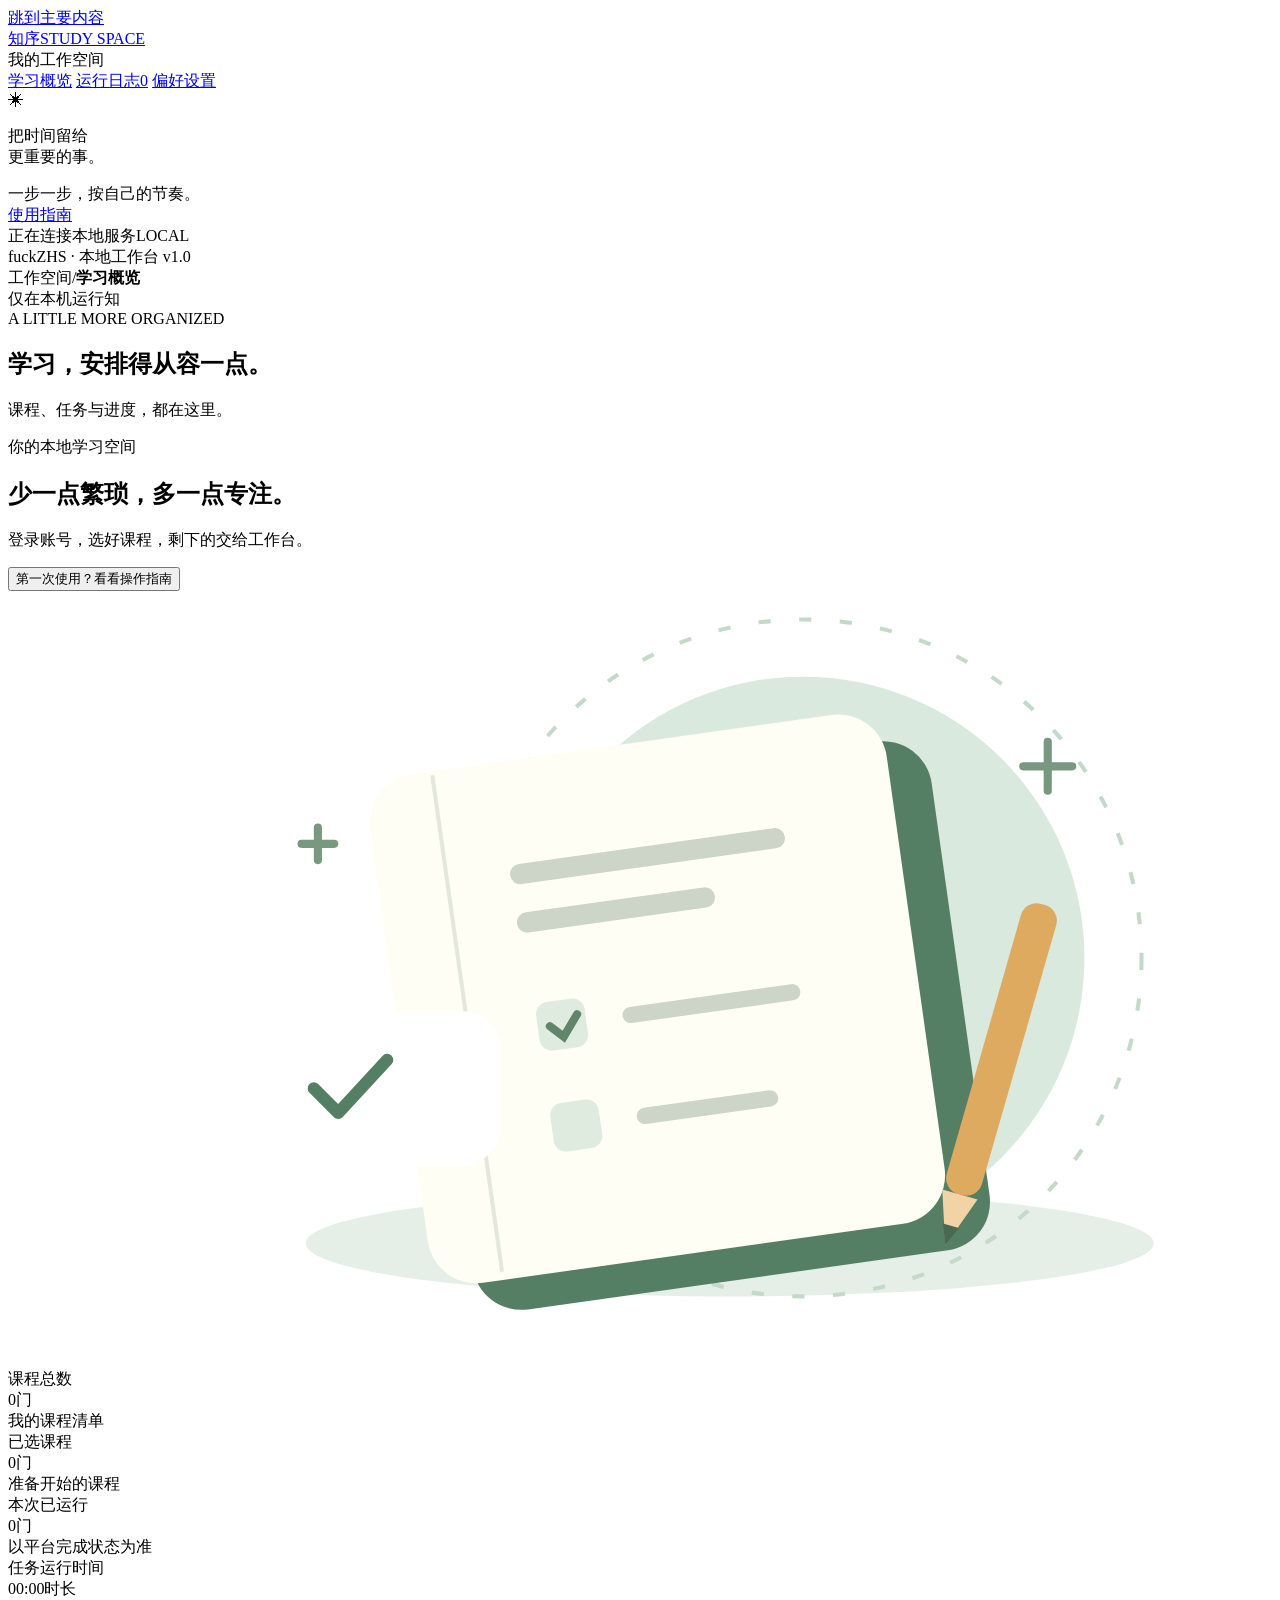
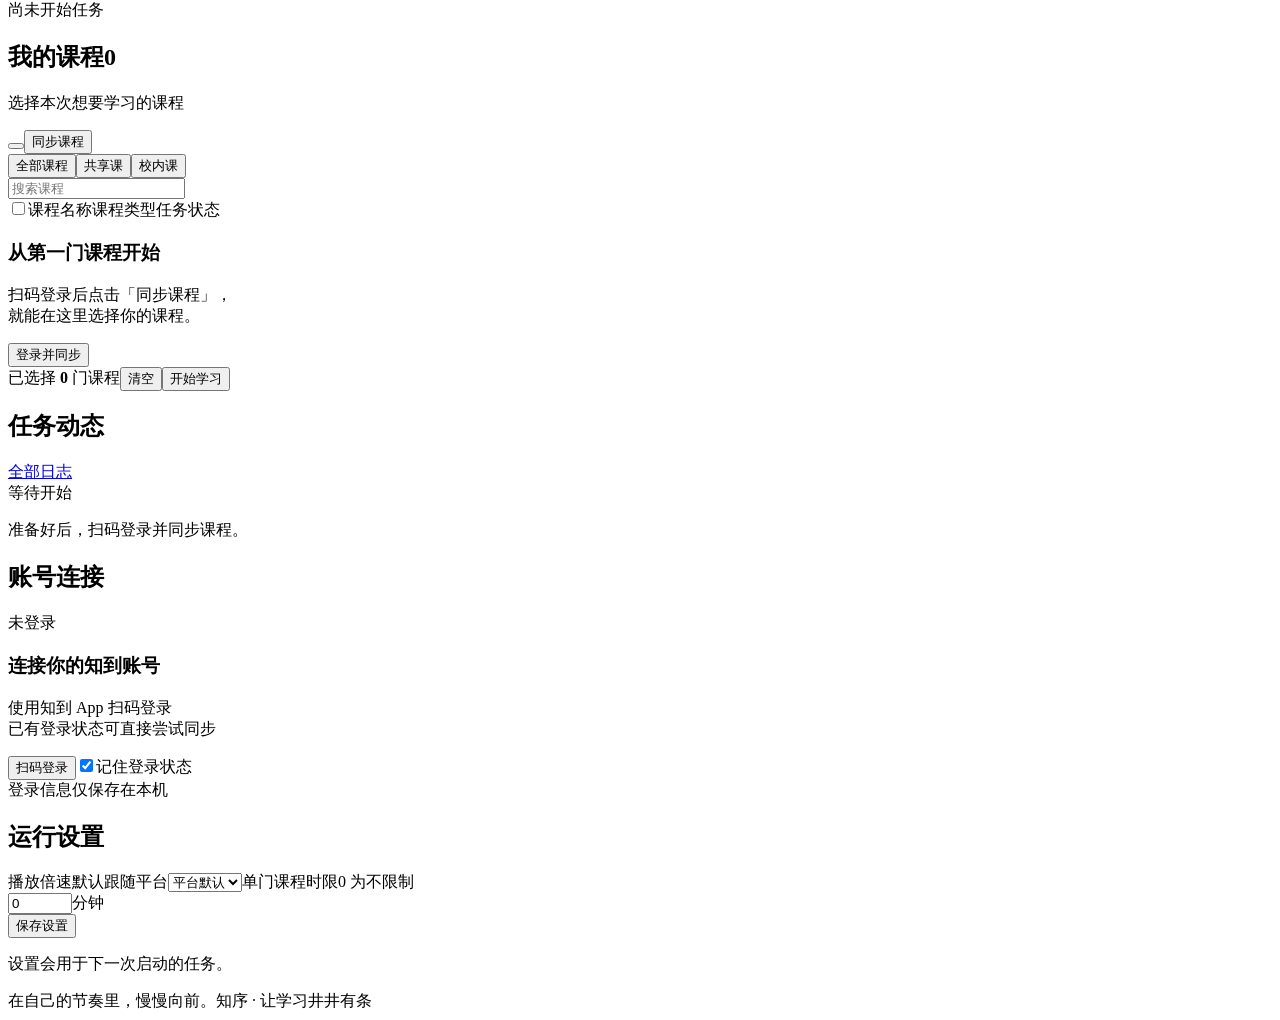
==== web/index.html @ 81c2ed21 "feat: add local browser study workspace" ====
<!doctype html>
<html lang="zh-CN">
<head>
  <meta charset="utf-8">
  <meta name="viewport" content="width=device-width, initial-scale=1">
  <meta name="theme-color" content="#f5f7f4">
  <meta name="description" content="智慧树本地学习工作台：扫码登录、管理课程、配置任务和查看实时运行日志。">
  <title>知序 · 学习工作台</title>
  <link rel="icon" href="/favicon.svg" type="image/svg+xml">
  <link rel="stylesheet" href="/styles.css">
  <script src="/app.js" defer></script>
</head>
<body>
  <a class="skip" href="#main">跳到主要内容</a>
  <aside class="sidebar" aria-label="主导航">
    <a class="brand" href="#overview"><span class="brand-mark" data-icon="book"></span><span>知序<span class="brand-en">STUDY SPACE</span></span></a>
    <div class="workspace-label">我的工作空间</div>
    <nav>
      <a href="#overview" class="nav-link active" aria-current="page" data-view="overview"><span data-icon="dashboard"></span>学习概览<span class="nav-dot"></span></a>
      <a href="#logs" class="nav-link" data-view="logs"><span data-icon="terminal"></span>运行日志<span class="nav-count" id="log-count">0</span></a>
      <a href="#settings" class="nav-link" data-view="settings"><span data-icon="sliders"></span>偏好设置</a>
    </nav>
    <div class="sidebar-note"><span class="tiny-spark">✳</span><p>把时间留给<br>更重要的事。</p><span>一步一步，按自己的节奏。</span></div>
    <div class="sidebar-bottom">
      <a href="#guide" class="nav-link" data-view="guide"><span data-icon="help"></span>使用指南<span data-icon="arrow-up-right" class="external-icon"></span></a>
      <div class="local-status"><span class="status-dot" id="connection-dot"></span><span id="connection-label">正在连接本地服务</span><span class="local-tag">LOCAL</span></div>
      <div class="sidebar-version">fuckZHS <span>·</span> 本地工作台 v1.0</div>
    </div>
  </aside>

  <div class="app-shell">
    <header class="topbar"><div class="breadcrumb">工作空间<span>/</span><strong id="breadcrumb-title">学习概览</strong></div><div class="topbar-right"><span id="demo-badge" class="badge amber" hidden>演示模式</span><span class="privacy"><span data-icon="shield"></span>仅在本机运行</span><span class="avatar" aria-hidden="true">知</span></div></header>
    <main id="main" tabindex="-1">
      <div class="offline-banner" id="offline-banner" role="status" hidden>暂时连接不上本地服务。请确认启动窗口仍然打开，页面会自动重连。</div>
      <div class="dependency-banner" id="dependency-banner" role="status" hidden></div>

      <section id="view-overview" class="view">
        <div class="page-heading"><div><div class="eyebrow">A LITTLE MORE ORGANIZED</div><h1>学习，安排得从容一点<span class="heading-dot">。</span></h1><p>课程、任务与进度，都在这里。</p></div><div class="date-label"><span data-icon="calendar"></span><span id="today"></span></div></div>

        <section class="welcome-banner" aria-label="学习提示"><div class="welcome-copy"><span class="pill"><span class="status-dot"></span>你的本地学习空间</span><h2>少一点繁琐，多一点专注。</h2><p>登录账号，选好课程，剩下的交给工作台。</p><button class="text-button" id="guide-button">第一次使用？看看操作指南<span data-icon="arrow-right"></span></button></div><div class="welcome-art" aria-hidden="true"><svg viewBox="0 0 310 190" fill="none"><ellipse cx="177" cy="160" rx="104" ry="13" fill="#bed4c4" opacity=".4"/><circle cx="195" cy="90" r="69" fill="#c9e0cf" opacity=".7"/><circle cx="195" cy="90" r="83" stroke="#c5d9cb" stroke-dasharray="3 7"/><g transform="rotate(-8 167 105)"><rect x="106" y="44" width="128" height="126" rx="12" fill="#557f64"/><rect x="96" y="36" width="128" height="126" rx="12" fill="#fffef5"/><path d="M113 37v123" stroke="#e4e8db"/><path d="M131 64h63M131 76h44" stroke="#ccd5c8" stroke-width="5" stroke-linecap="round"/><rect x="130" y="96" width="12" height="12" rx="3" fill="#dfebde"/><path d="m133 102 3 3 4-5" stroke="#60856a" stroke-width="2" stroke-linecap="round"/><path d="M153 102h40" stroke="#ccd5c8" stroke-width="4" stroke-linecap="round"/><rect x="130" y="121" width="12" height="12" rx="3" fill="#dfebde"/><path d="M153 127h31" stroke="#ccd5c8" stroke-width="4" stroke-linecap="round"/></g><g transform="rotate(16 240 127)"><rect x="235" y="75" width="9" height="74" rx="4" fill="#ddaa60"/><path d="m235 149 4.5 13 4.5-13" fill="#f1d3a6"/><path d="m237.5 157 2 5 2-5" fill="#496953"/></g><rect x="59" y="103" width="62" height="38" rx="10" fill="#fff"/><path d="m75 122 6 6 12-13" stroke="#557f64" stroke-width="3" stroke-linecap="round" stroke-linejoin="round"/><path d="M255 37v12m-6-6h12M76 58v8m-4-4h8" stroke="#78997f" stroke-width="2" stroke-linecap="round"/></svg></div></section>

        <section class="stats-grid" aria-label="工作台统计">
          <div class="stat-card"><span class="stat-icon sage" data-icon="book"></span><div><span class="stat-label">课程总数</span><div class="stat-number" id="stat-total">0<span>门</span></div></div><span class="stat-caption">我的课程清单</span></div>
          <div class="stat-card"><span class="stat-icon sand" data-icon="layers"></span><div><span class="stat-label">已选课程</span><div class="stat-number" id="stat-selected">0<span>门</span></div></div><span class="stat-caption">准备开始的课程</span></div>
          <div class="stat-card"><span class="stat-icon blue" data-icon="check-circle"></span><div><span class="stat-label">本次已运行</span><div class="stat-number" id="stat-done">0<span>门</span></div></div><span class="stat-caption">以平台完成状态为准</span></div>
          <div class="stat-card"><span class="stat-icon blush" data-icon="clock"></span><div><span class="stat-label">任务运行时间</span><div class="stat-number timer" id="stat-time">00:00<span>时长</span></div></div><span class="stat-caption" id="stat-task-label">尚未开始任务</span></div>
        </section>

        <div class="workspace-grid">
          <div class="workspace-main">
            <section class="panel course-panel" aria-labelledby="courses-title"><div class="panel-heading"><div><h2 id="courses-title">我的课程<span class="count-pill" id="course-count">0</span></h2><p>选择本次想要学习的课程</p></div><div class="heading-actions"><button class="icon-button" id="add-course" aria-label="手动添加课程" title="手动添加课程"><span data-icon="plus"></span></button><button class="button secondary small" id="refresh"><span data-icon="refresh"></span>同步课程</button></div></div>
              <div class="course-toolbar"><div class="segmented" role="group" aria-label="筛选课程类型"><button class="selected" data-filter="all" aria-pressed="true">全部课程</button><button data-filter="zhidao" aria-pressed="false">共享课</button><button data-filter="hike" aria-pressed="false">校内课</button></div><label class="search-box"><span data-icon="search"></span><input id="search" type="search" placeholder="搜索课程" aria-label="搜索课程"></label></div>
              <div class="course-table"><div class="table-header"><label class="checkbox-wrap"><input type="checkbox" id="select-all" aria-label="选择当前筛选下的所有课程"></label><span>课程名称</span><span>课程类型</span><span>任务状态</span></div><div id="course-list"></div><div class="empty-state" id="course-empty"><span class="empty-icon" data-icon="book"></span><h3>从第一门课程开始</h3><p>扫码登录后点击「同步课程」，<br>就能在这里选择你的课程。</p><button class="text-button" id="empty-login">登录并同步<span data-icon="arrow-right"></span></button></div></div>
              <div class="selection-bar"><span>已选择 <strong id="selected-count">0</strong> 门课程<button class="text-muted" id="clear-selection">清空</button></span><button class="button primary" id="start"><span data-icon="play"></span>开始学习</button></div>
            </section>

            <section class="panel monitor-panel" aria-labelledby="monitor-title"><div class="panel-heading compact"><h2 id="monitor-title"><span class="live-indicator" id="live-indicator"></span>任务动态</h2><a href="#logs" class="subtle-link">全部日志<span data-icon="arrow-up-right"></span></a></div><div class="monitor-status"><div><span class="badge" id="task-status">等待开始</span><p id="task-message" role="status">准备好后，扫码登录并同步课程。</p></div><button class="button danger small" id="stop" hidden><span data-icon="square"></span>停止任务</button></div><div class="progress-section" id="progress-section" hidden><div><span id="progress-title">当前视频</span><strong id="progress-number">0%</strong></div><progress id="video-progress" max="100" value="0" aria-label="当前视频运行进度"></progress></div><div class="mini-logs" id="mini-logs" aria-label="最近的运行日志"></div></section>
          </div>

          <aside class="workspace-aside" aria-label="登录与运行设置">
            <section class="panel account-panel"><div class="panel-heading compact"><h2>账号连接</h2><span class="badge" id="auth-badge">未登录</span></div><div id="login-visual" class="login-visual"><span class="login-icon" data-icon="qr"></span><div class="login-orbit"></div></div><img id="qr-image" class="qr-image" alt="知到 App 登录二维码" hidden><h3 id="login-title">连接你的知到账号</h3><p id="login-description">使用知到 App 扫码登录<br>已有登录状态可直接尝试同步</p><button class="button primary full" id="login"><span data-icon="qr"></span><span id="login-button-label">扫码登录</span></button><label class="remember-row"><input type="checkbox" data-setting="remember" checked><span>记住登录状态</span></label><div class="account-footnote"><span data-icon="lock"></span>登录信息仅保存在本机</div></section>

            <section class="panel quick-settings"><div class="panel-heading compact"><h2>运行设置</h2><a href="#settings" class="subtle-link" aria-label="查看全部设置"><span data-icon="sliders"></span></a></div><form id="quick-settings-form"><label class="field-label" for="quick-speed">播放倍速<span class="field-hint">默认跟随平台</span></label><select id="quick-speed" data-setting="speed"><option value="">平台默认</option><option value="1">1.0 ×</option><option value="1.5">1.5 ×</option><option value="2">2.0 ×</option><option value="3">3.0 ×</option><option value="4">4.0 ×</option></select><label class="field-label spaced" for="quick-limit">单门课程时限<span class="field-hint">0 为不限制</span></label><div class="input-suffix"><input id="quick-limit" type="number" min="0" max="1440" step="1" value="0" data-setting="limit"><span>分钟</span></div><button class="button secondary full" type="submit"><span data-icon="check"></span>保存设置</button></form><p class="settings-footnote">设置会用于下一次启动的任务。</p></section>
          </aside>
        </div>
        <footer class="page-footer"><span><span class="status-dot"></span>在自己的节奏里，慢慢向前。</span><span>知序 · 让学习井井有条</span></footer>
      </section>

      <section id="view-logs" class="view" hidden><div class="page-heading"><div><div class="eyebrow">EVERY STEP, IN SIGHT</div><h1>运行日志<span class="heading-dot">。</span></h1><p>查看当前工作台会话的任务记录。</p></div><button class="button secondary" id="export-logs"><span data-icon="download"></span>导出日志</button></div><section class="panel log-panel"><div class="panel-heading"><h2>会话记录</h2><div class="heading-actions"><label class="sr-only" for="log-filter">日志级别</label><select id="log-filter"><option value="all">全部级别</option><option value="warning">提醒与错误</option><option value="error">仅错误</option></select><button class="button secondary small" id="clear-logs">清空显示</button></div></div><div class="full-logs" id="full-logs" aria-label="运行日志"></div><p class="panel-footnote">最多保留最近 600 条记录；导出前会隐藏已知登录凭据。关闭服务后，本页记录会清空。</p></section></section>

      <section id="view-settings" class="view" hidden><div class="page-heading"><div><div class="eyebrow">MAKE YOURSELF AT HOME</div><h1>按你的习惯来<span class="heading-dot">。</span></h1><p>设置保存在本机，下一次任务启动时生效。</p></div></div><section class="panel settings-panel"><div class="panel-heading"><div><h2>学习偏好</h2><p>原项目的 config.json 保持原样。</p></div><span class="stat-icon sage" data-icon="sliders"></span></div><form id="settings-form"><div class="setting-row"><div><label for="setting-speed">播放倍速</label><p>留空跟随平台，支持 0.1–16 倍。</p></div><div class="input-suffix"><input id="setting-speed" data-setting="speed" type="number" min="0.1" max="16" step="0.1" placeholder="平台默认"><span>×</span></div></div><div class="setting-row"><div><label for="setting-limit">单门课程时限</label><p>达到时限后结束该门课程的本次运行；0 为不限制。</p></div><div class="input-suffix"><input id="setting-limit" data-setting="limit" type="number" min="0" max="1440" step="1" value="0"><span>分钟</span></div></div><div class="setting-row"><div><label for="setting-threshold">完成阈值</label><p>原脚本按此比例判断视频是否可跳过，默认 0.91。</p></div><input id="setting-threshold" data-setting="threshold" type="number" min="0.1" max="2" step="0.01" value="0.91"></div><div class="setting-row"><div><label for="setting-remember">记住登录状态</label><p>供下次启动复用；关闭后登录仅保留到服务退出。</p></div><input id="setting-remember" data-setting="remember" type="checkbox" checked></div><div class="settings-actions"><button type="button" class="button secondary" id="reset-settings">恢复默认</button><button class="button primary" type="submit"><span data-icon="check"></span>保存偏好</button></div></form></section></section>

      <section id="view-guide" class="view" hidden><div class="page-heading"><div><div class="eyebrow">LET’S GET STARTED</div><h1>三步，开始使用<span class="heading-dot">。</span></h1><p>启动窗口保持打开，浏览器就是你的控制台。</p></div></div><div class="guide-grid"><article class="panel guide-card"><span class="step-number">01</span><span class="guide-icon" data-icon="qr"></span><h2>连接账号</h2><p>在学习概览点击「扫码登录」，用知到 App 扫码并确认。若已保存登录状态，也可以先点击「同步课程」。</p></article><article class="panel guide-card"><span class="step-number">02</span><span class="guide-icon" data-icon="layers"></span><h2>挑选课程</h2><p>登录后会同步共享课和校内课。勾选课程，或者用列表右上角的加号，粘贴课程地址手动添加。</p></article><article class="panel guide-card"><span class="step-number">03</span><span class="guide-icon" data-icon="play"></span><h2>开始任务</h2><p>保存倍速和时限后点击「开始学习」。任务动态显示当前视频进度；遇到问题可查看日志，随时停止任务。</p></article></div><section class="panel guide-details"><h2>你可能还想知道</h2><details open><summary>“已运行”和平台课程完成有什么区别？</summary><p>已运行表示脚本已结束这门课程的本次任务。课程可能仍有未完成视频、时限或验证要求，实际完成情况请到平台查看。工作台不会把本地运行进度当成平台完成率。</p></details><details><summary>登录二维码过期、遇到验证码怎么办？</summary><p>原脚本会在二维码过期后申请新的二维码，页面会自动更新。若登录长时间无响应，可先停止，再重新扫码。遇到平台验证，请先在官方页面完成，再回到这里同步。</p></details><details><summary>设置、账号和课程保存在哪里？</summary><p>工作台自己的设置与课程清单保存在项目的 .local/webui 目录。勾选记住登录状态时，登录凭据也保存在该目录；关闭服务会清理临时会话。原项目的配置、Cookie 和课程清单不被覆盖。</p></details><details><summary>支持 AI 课程和答题模型设置吗？</summary><p>本界面连接普通共享课与校内课。AI 课程及其模型配置仍使用原命令行入口，本界面不会启动模型 API 调用。</p></details><details><summary>关闭网页后，任务会停止吗？</summary><p>关闭浏览器标签页不会停止任务，重新打开同一个本地地址即可查看。点击「停止任务」，或在启动窗口按 Ctrl+C，会停止当前运行并关闭相关进程。</p></details></section></section>
    </main>
  </div>

  <dialog id="course-dialog" aria-labelledby="dialog-title"><form id="add-form"><div class="dialog-heading"><h2 id="dialog-title">添加一门课程</h2><button type="button" class="icon-button" id="close-dialog" aria-label="关闭"><span data-icon="x"></span></button></div><p>粘贴课程网址，自动提取课程 ID。</p><label class="field-label" for="course-url">课程地址或 ID</label><input id="course-url" required maxlength="2000" placeholder="https://…?courseId=…" autocomplete="off"><label class="field-label spaced" for="course-name">课程名称 <span class="field-hint">选填</span></label><input id="course-name" maxlength="160" placeholder="方便自己辨认的名字"><label class="field-label spaced" for="course-kind">课程类型</label><select id="course-kind"><option value="auto">自动识别</option><option value="zhidao">共享课</option><option value="hike">校内课</option></select><p class="form-error" id="add-error" role="alert"></p><button class="button primary full" type="submit"><span data-icon="plus"></span>添加到课程清单</button></form></dialog>
  <div id="toast" class="toast" role="status" hidden></div>
</body>
</html>
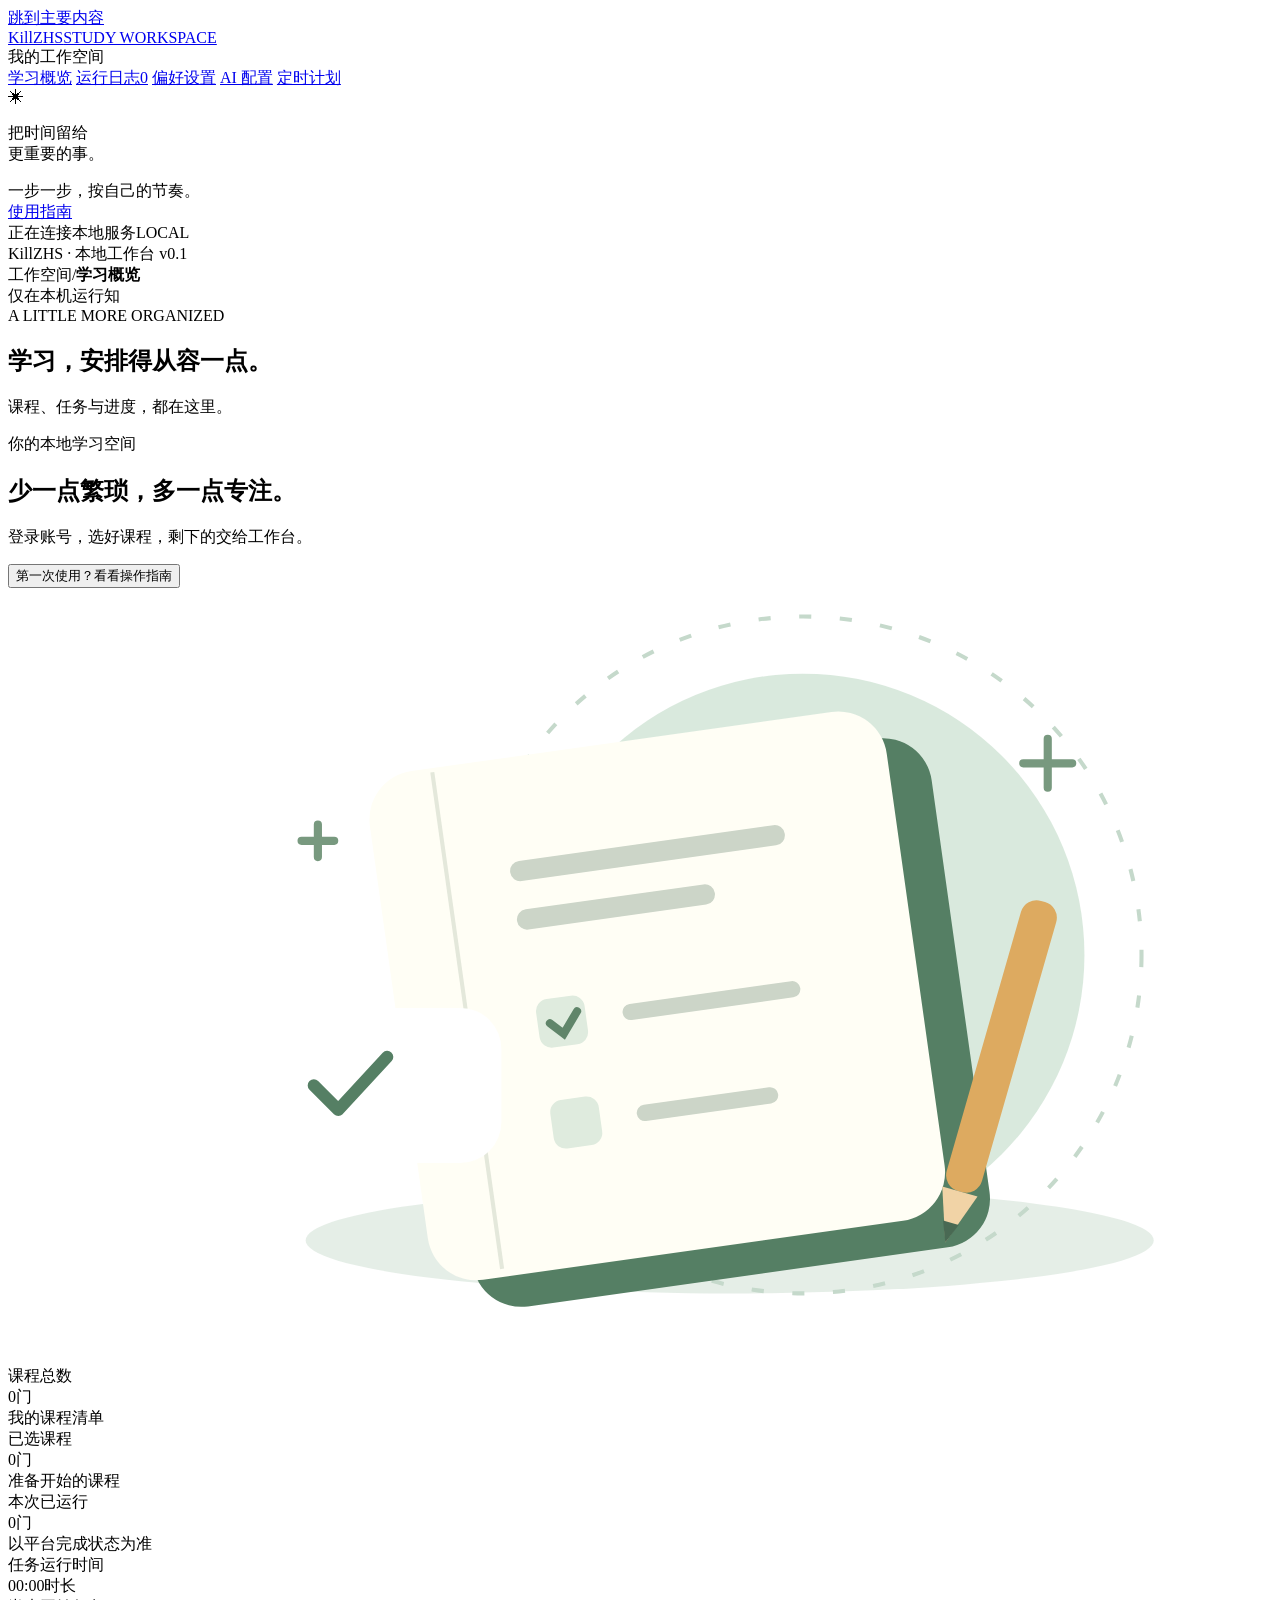
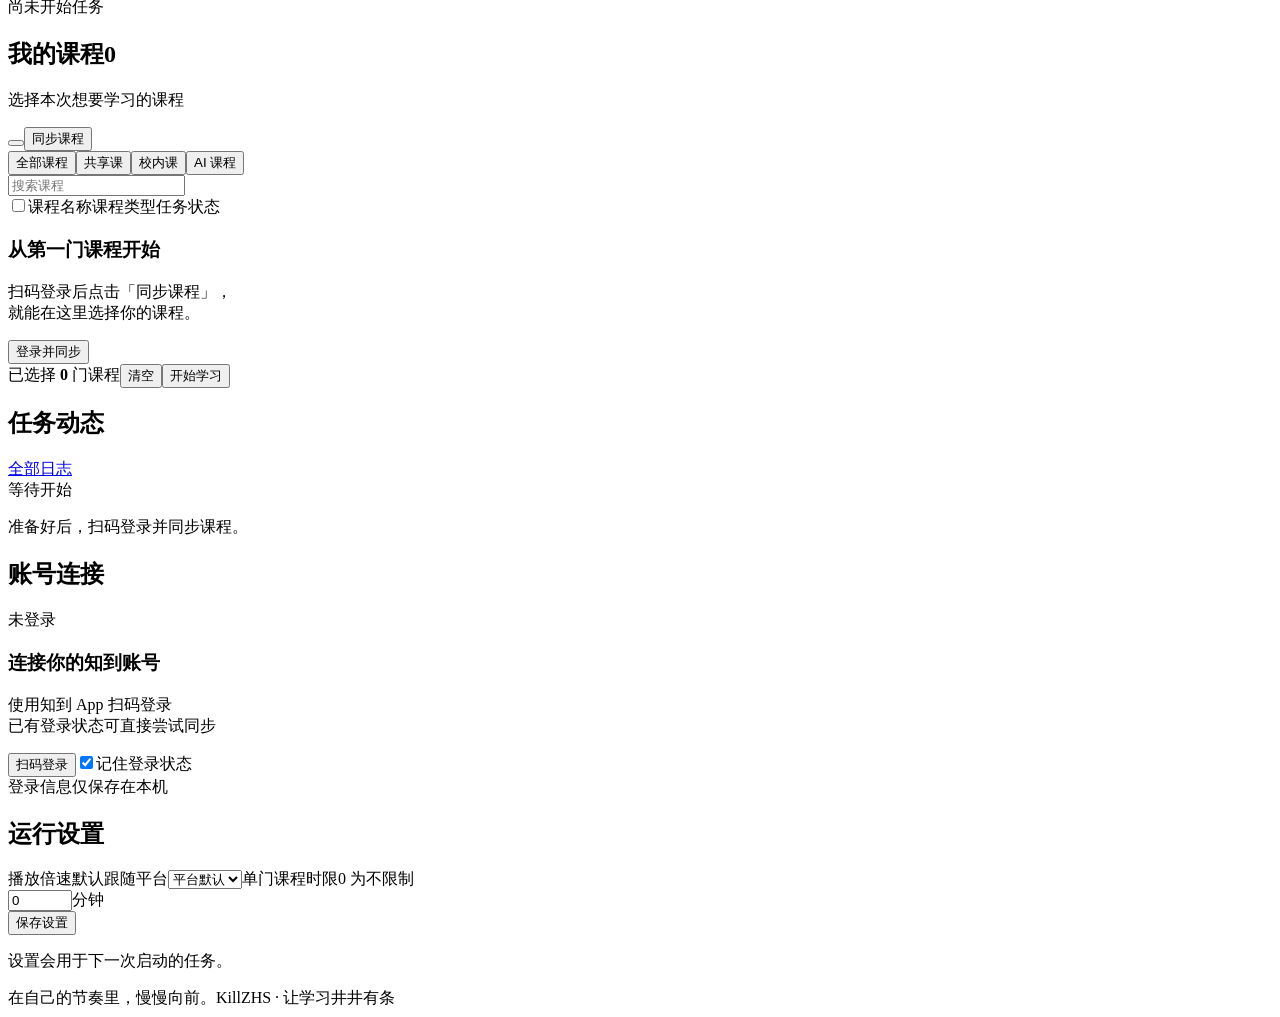
==== commit 9b8cb184: "feat: release KillZHS with AI settings, daily plans and Windows app" ====
--- a/web/index.html
+++ b/web/index.html
@@ -5,26 +5,29 @@
   <meta name="viewport" content="width=device-width, initial-scale=1">
   <meta name="theme-color" content="#f5f7f4">
   <meta name="description" content="智慧树本地学习工作台：扫码登录、管理课程、配置任务和查看实时运行日志。">
-  <title>知序 · 学习工作台</title>
+  <title>KillZHS · 学习工作台</title>
   <link rel="icon" href="/favicon.svg" type="image/svg+xml">
   <link rel="stylesheet" href="/styles.css">
   <script src="/app.js" defer></script>
+  <script src="/features.js" defer></script>
 </head>
 <body>
   <a class="skip" href="#main">跳到主要内容</a>
   <aside class="sidebar" aria-label="主导航">
-    <a class="brand" href="#overview"><span class="brand-mark" data-icon="book"></span><span>知序<span class="brand-en">STUDY SPACE</span></span></a>
+    <a class="brand" href="#overview"><span class="brand-mark" data-icon="book"></span><span>KillZHS<span class="brand-en">STUDY WORKSPACE</span></span></a>
     <div class="workspace-label">我的工作空间</div>
     <nav>
       <a href="#overview" class="nav-link active" aria-current="page" data-view="overview"><span data-icon="dashboard"></span>学习概览<span class="nav-dot"></span></a>
       <a href="#logs" class="nav-link" data-view="logs"><span data-icon="terminal"></span>运行日志<span class="nav-count" id="log-count">0</span></a>
       <a href="#settings" class="nav-link" data-view="settings"><span data-icon="sliders"></span>偏好设置</a>
+      <a href="#ai" class="nav-link" data-view="ai"><span data-icon="layers"></span>AI 配置</a>
+      <a href="#plan" class="nav-link" data-view="plan"><span data-icon="calendar"></span>定时计划</a>
     </nav>
     <div class="sidebar-note"><span class="tiny-spark">✳</span><p>把时间留给<br>更重要的事。</p><span>一步一步，按自己的节奏。</span></div>
     <div class="sidebar-bottom">
       <a href="#guide" class="nav-link" data-view="guide"><span data-icon="help"></span>使用指南<span data-icon="arrow-up-right" class="external-icon"></span></a>
       <div class="local-status"><span class="status-dot" id="connection-dot"></span><span id="connection-label">正在连接本地服务</span><span class="local-tag">LOCAL</span></div>
-      <div class="sidebar-version">fuckZHS <span>·</span> 本地工作台 v1.0</div>
+      <div class="sidebar-version">KillZHS <span>·</span> 本地工作台 v0.1</div>
     </div>
   </aside>
 
@@ -49,7 +52,7 @@
         <div class="workspace-grid">
           <div class="workspace-main">
             <section class="panel course-panel" aria-labelledby="courses-title"><div class="panel-heading"><div><h2 id="courses-title">我的课程<span class="count-pill" id="course-count">0</span></h2><p>选择本次想要学习的课程</p></div><div class="heading-actions"><button class="icon-button" id="add-course" aria-label="手动添加课程" title="手动添加课程"><span data-icon="plus"></span></button><button class="button secondary small" id="refresh"><span data-icon="refresh"></span>同步课程</button></div></div>
-              <div class="course-toolbar"><div class="segmented" role="group" aria-label="筛选课程类型"><button class="selected" data-filter="all" aria-pressed="true">全部课程</button><button data-filter="zhidao" aria-pressed="false">共享课</button><button data-filter="hike" aria-pressed="false">校内课</button></div><label class="search-box"><span data-icon="search"></span><input id="search" type="search" placeholder="搜索课程" aria-label="搜索课程"></label></div>
+              <div class="course-toolbar"><div class="segmented" role="group" aria-label="筛选课程类型"><button class="selected" data-filter="all" aria-pressed="true">全部课程</button><button data-filter="zhidao" aria-pressed="false">共享课</button><button data-filter="hike" aria-pressed="false">校内课</button><button data-filter="ai" aria-pressed="false">AI 课程</button></div><label class="search-box"><span data-icon="search"></span><input id="search" type="search" placeholder="搜索课程" aria-label="搜索课程"></label></div>
               <div class="course-table"><div class="table-header"><label class="checkbox-wrap"><input type="checkbox" id="select-all" aria-label="选择当前筛选下的所有课程"></label><span>课程名称</span><span>课程类型</span><span>任务状态</span></div><div id="course-list"></div><div class="empty-state" id="course-empty"><span class="empty-icon" data-icon="book"></span><h3>从第一门课程开始</h3><p>扫码登录后点击「同步课程」，<br>就能在这里选择你的课程。</p><button class="text-button" id="empty-login">登录并同步<span data-icon="arrow-right"></span></button></div></div>
               <div class="selection-bar"><span>已选择 <strong id="selected-count">0</strong> 门课程<button class="text-muted" id="clear-selection">清空</button></span><button class="button primary" id="start"><span data-icon="play"></span>开始学习</button></div>
             </section>
@@ -63,18 +66,19 @@
             <section class="panel quick-settings"><div class="panel-heading compact"><h2>运行设置</h2><a href="#settings" class="subtle-link" aria-label="查看全部设置"><span data-icon="sliders"></span></a></div><form id="quick-settings-form"><label class="field-label" for="quick-speed">播放倍速<span class="field-hint">默认跟随平台</span></label><select id="quick-speed" data-setting="speed"><option value="">平台默认</option><option value="1">1.0 ×</option><option value="1.5">1.5 ×</option><option value="2">2.0 ×</option><option value="3">3.0 ×</option><option value="4">4.0 ×</option></select><label class="field-label spaced" for="quick-limit">单门课程时限<span class="field-hint">0 为不限制</span></label><div class="input-suffix"><input id="quick-limit" type="number" min="0" max="1440" step="1" value="0" data-setting="limit"><span>分钟</span></div><button class="button secondary full" type="submit"><span data-icon="check"></span>保存设置</button></form><p class="settings-footnote">设置会用于下一次启动的任务。</p></section>
           </aside>
         </div>
-        <footer class="page-footer"><span><span class="status-dot"></span>在自己的节奏里，慢慢向前。</span><span>知序 · 让学习井井有条</span></footer>
+        <footer class="page-footer"><span><span class="status-dot"></span>在自己的节奏里，慢慢向前。</span><span>KillZHS · 让学习井井有条</span></footer>
       </section>
 
-      <section id="view-logs" class="view" hidden><div class="page-heading"><div><div class="eyebrow">EVERY STEP, IN SIGHT</div><h1>运行日志<span class="heading-dot">。</span></h1><p>查看当前工作台会话的任务记录。</p></div><button class="button secondary" id="export-logs"><span data-icon="download"></span>导出日志</button></div><section class="panel log-panel"><div class="panel-heading"><h2>会话记录</h2><div class="heading-actions"><label class="sr-only" for="log-filter">日志级别</label><select id="log-filter"><option value="all">全部级别</option><option value="warning">提醒与错误</option><option value="error">仅错误</option></select><button class="button secondary small" id="clear-logs">清空显示</button></div></div><div class="full-logs" id="full-logs" aria-label="运行日志"></div><p class="panel-footnote">最多保留最近 600 条记录；导出前会隐藏已知登录凭据。关闭服务后，本页记录会清空。</p></section></section>
+      <section id="view-logs" class="view" hidden><div class="page-heading"><div><div class="eyebrow">EVERY STEP, IN SIGHT</div><h1>运行日志<span class="heading-dot">。</span></h1><p>查看当前工作台会话的任务记录。</p></div><button class="button secondary" id="export-logs"><span data-icon="download"></span>导出日志</button></div><section class="panel log-panel"><div class="panel-heading"><h2>会话记录</h2><div class="heading-actions"><label class="sr-only" for="log-filter">日志级别</label><select id="log-filter"><option value="all">全部级别</option><option value="warning">提醒与错误</option><option value="error">仅错误</option></select><button class="button secondary small" id="clear-logs">清空显示</button></div></div><div class="full-logs" id="full-logs" aria-label="运行日志"></div><p class="panel-footnote">最多保留最近 600 条记录；导出前会隐藏已知登录凭据。关闭服务后，本页详细日志会清空。</p></section><section class="panel history-panel"><div class="panel-heading"><h2>任务历史</h2><span class="field-hint">本机保留最近 100 次</span></div><div id="task-history"></div></section></section>
 
-      <section id="view-settings" class="view" hidden><div class="page-heading"><div><div class="eyebrow">MAKE YOURSELF AT HOME</div><h1>按你的习惯来<span class="heading-dot">。</span></h1><p>设置保存在本机，下一次任务启动时生效。</p></div></div><section class="panel settings-panel"><div class="panel-heading"><div><h2>学习偏好</h2><p>原项目的 config.json 保持原样。</p></div><span class="stat-icon sage" data-icon="sliders"></span></div><form id="settings-form"><div class="setting-row"><div><label for="setting-speed">播放倍速</label><p>留空跟随平台，支持 0.1–16 倍。</p></div><div class="input-suffix"><input id="setting-speed" data-setting="speed" type="number" min="0.1" max="16" step="0.1" placeholder="平台默认"><span>×</span></div></div><div class="setting-row"><div><label for="setting-limit">单门课程时限</label><p>达到时限后结束该门课程的本次运行；0 为不限制。</p></div><div class="input-suffix"><input id="setting-limit" data-setting="limit" type="number" min="0" max="1440" step="1" value="0"><span>分钟</span></div></div><div class="setting-row"><div><label for="setting-threshold">完成阈值</label><p>原脚本按此比例判断视频是否可跳过，默认 0.91。</p></div><input id="setting-threshold" data-setting="threshold" type="number" min="0.1" max="2" step="0.01" value="0.91"></div><div class="setting-row"><div><label for="setting-remember">记住登录状态</label><p>供下次启动复用；关闭后登录仅保留到服务退出。</p></div><input id="setting-remember" data-setting="remember" type="checkbox" checked></div><div class="settings-actions"><button type="button" class="button secondary" id="reset-settings">恢复默认</button><button class="button primary" type="submit"><span data-icon="check"></span>保存偏好</button></div></form></section></section>
+      <section id="view-settings" class="view" hidden><div class="page-heading"><div><div class="eyebrow">MAKE YOURSELF AT HOME</div><h1>按你的习惯来<span class="heading-dot">。</span></h1><p>设置保存在本机，下一次任务启动时生效。</p></div></div><section class="panel settings-panel"><div class="panel-heading"><div><h2>学习偏好</h2><p>原项目的 config.json 保持原样。</p></div><span class="stat-icon sage" data-icon="sliders"></span></div><form id="settings-form"><div class="setting-row"><div><label for="setting-speed">播放倍速</label><p>留空跟随平台，支持 0.1–16 倍。</p></div><div class="input-suffix"><input id="setting-speed" data-setting="speed" type="number" min="0.1" max="16" step="0.1" placeholder="平台默认"><span>×</span></div></div><div class="setting-row"><div><label for="setting-limit">单门课程时限</label><p>达到时限后结束该门课程的本次运行；0 为不限制。</p></div><div class="input-suffix"><input id="setting-limit" data-setting="limit" type="number" min="0" max="1440" step="1" value="0"><span>分钟</span></div></div><div class="setting-row"><div><label for="setting-budget">本次总时长</label><p>整批任务共同使用，按实际经过时间计时；0 为不限时。</p></div><div class="input-suffix"><input id="setting-budget" data-setting="budget_minutes" type="number" min="0" max="240" step="1" value="0"><span>分钟</span></div></div><div class="setting-row"><div><label for="setting-threshold">完成阈值</label><p>原脚本按此比例判断视频是否可跳过，默认 0.91。</p></div><input id="setting-threshold" data-setting="threshold" type="number" min="0.1" max="2" step="0.01" value="0.91"></div><div class="setting-row"><div><label for="setting-remember">记住登录状态</label><p>供下次启动复用；关闭后登录仅保留到服务退出。</p></div><input id="setting-remember" data-setting="remember" type="checkbox" checked></div><div class="settings-actions"><button type="button" class="button secondary" id="reset-settings">恢复默认</button><button class="button primary" type="submit"><span data-icon="check"></span>保存偏好</button></div></form></section><section class="panel settings-panel app-controls"><div><h2>KillZHS 后台服务</h2><p>关闭浏览器后计划仍可执行。退出程序会停止任务和计划等待。</p></div><div class="heading-actions"><button class="button secondary" id="diagnose">检查运行环境</button><button class="button danger" id="quit-app">退出并停止任务</button></div></section></section>
 
-      <section id="view-guide" class="view" hidden><div class="page-heading"><div><div class="eyebrow">LET’S GET STARTED</div><h1>三步，开始使用<span class="heading-dot">。</span></h1><p>启动窗口保持打开，浏览器就是你的控制台。</p></div></div><div class="guide-grid"><article class="panel guide-card"><span class="step-number">01</span><span class="guide-icon" data-icon="qr"></span><h2>连接账号</h2><p>在学习概览点击「扫码登录」，用知到 App 扫码并确认。若已保存登录状态，也可以先点击「同步课程」。</p></article><article class="panel guide-card"><span class="step-number">02</span><span class="guide-icon" data-icon="layers"></span><h2>挑选课程</h2><p>登录后会同步共享课和校内课。勾选课程，或者用列表右上角的加号，粘贴课程地址手动添加。</p></article><article class="panel guide-card"><span class="step-number">03</span><span class="guide-icon" data-icon="play"></span><h2>开始任务</h2><p>保存倍速和时限后点击「开始学习」。任务动态显示当前视频进度；遇到问题可查看日志，随时停止任务。</p></article></div><section class="panel guide-details"><h2>你可能还想知道</h2><details open><summary>“已运行”和平台课程完成有什么区别？</summary><p>已运行表示脚本已结束这门课程的本次任务。课程可能仍有未完成视频、时限或验证要求，实际完成情况请到平台查看。工作台不会把本地运行进度当成平台完成率。</p></details><details><summary>登录二维码过期、遇到验证码怎么办？</summary><p>原脚本会在二维码过期后申请新的二维码，页面会自动更新。若登录长时间无响应，可先停止，再重新扫码。遇到平台验证，请先在官方页面完成，再回到这里同步。</p></details><details><summary>设置、账号和课程保存在哪里？</summary><p>工作台自己的设置与课程清单保存在项目的 .local/webui 目录。勾选记住登录状态时，登录凭据也保存在该目录；关闭服务会清理临时会话。原项目的配置、Cookie 和课程清单不被覆盖。</p></details><details><summary>支持 AI 课程和答题模型设置吗？</summary><p>本界面连接普通共享课与校内课。AI 课程及其模型配置仍使用原命令行入口，本界面不会启动模型 API 调用。</p></details><details><summary>关闭网页后，任务会停止吗？</summary><p>关闭浏览器标签页不会停止任务，重新打开同一个本地地址即可查看。点击「停止任务」，或在启动窗口按 Ctrl+C，会停止当前运行并关闭相关进程。</p></details></section></section>
+      <!-- KILLZHS_FEATURE_PAGES -->
+      <section id="view-guide" class="view" hidden><div class="page-heading"><div><div class="eyebrow">LET’S GET STARTED</div><h1>三步，开始使用<span class="heading-dot">。</span></h1><p>启动窗口保持打开，浏览器就是你的控制台。</p></div></div><div class="guide-grid"><article class="panel guide-card"><span class="step-number">01</span><span class="guide-icon" data-icon="qr"></span><h2>连接账号</h2><p>在学习概览点击「扫码登录」，用知到 App 扫码并确认。若已保存登录状态，也可以先点击「同步课程」。</p></article><article class="panel guide-card"><span class="step-number">02</span><span class="guide-icon" data-icon="layers"></span><h2>挑选课程</h2><p>登录后会同步共享课和校内课。勾选课程，或者用列表右上角的加号，粘贴课程地址手动添加。</p></article><article class="panel guide-card"><span class="step-number">03</span><span class="guide-icon" data-icon="play"></span><h2>开始任务</h2><p>保存倍速和时限后点击「开始学习」。任务动态显示当前视频进度；遇到问题可查看日志，随时停止任务。</p></article></div><section class="panel guide-details"><h2>你可能还想知道</h2><details open><summary>“已运行”和平台课程完成有什么区别？</summary><p>已运行表示脚本已结束这门课程的本次任务。课程可能仍有未完成视频、时限或验证要求，实际完成情况请到平台查看。工作台不会把本地运行进度当成平台完成率。</p></details><details><summary>登录二维码过期、遇到验证码怎么办？</summary><p>原脚本会在二维码过期后申请新的二维码，页面会自动更新。若登录长时间无响应，可先停止，再重新扫码。遇到平台验证，请先在官方页面完成，再回到这里同步。</p></details><details><summary>设置、账号和课程保存在哪里？</summary><p>免安装版的设置、计划和课程清单保存在 Windows 用户目录的 KillZHS 文件夹；源码版使用 .local/webui。勾选记住登录状态时，登录凭据也保存在该目录；关闭服务会清理临时会话。原项目的配置、Cookie 和课程清单不被覆盖。</p></details><details><summary>支持 AI 课程和答题模型设置吗？</summary><p>本界面支持共享课、校内课和 AI 课程。AI 课程可同步或手动添加，需要课程 ID 与班级 ID。在「AI 配置」页设置平台 AI 或自定义服务；默认跳过测验，关闭跳过并开启 AI 后才处理测验。</p></details><details><summary>关闭网页后，任务会停止吗？</summary><p>关闭浏览器标签页不会停止任务，重新打开同一个本地地址即可查看。点击「停止任务」，或在启动窗口按 Ctrl+C，会停止当前运行并关闭相关进程。</p></details></section></section>
     </main>
   </div>
 
-  <dialog id="course-dialog" aria-labelledby="dialog-title"><form id="add-form"><div class="dialog-heading"><h2 id="dialog-title">添加一门课程</h2><button type="button" class="icon-button" id="close-dialog" aria-label="关闭"><span data-icon="x"></span></button></div><p>粘贴课程网址，自动提取课程 ID。</p><label class="field-label" for="course-url">课程地址或 ID</label><input id="course-url" required maxlength="2000" placeholder="https://…?courseId=…" autocomplete="off"><label class="field-label spaced" for="course-name">课程名称 <span class="field-hint">选填</span></label><input id="course-name" maxlength="160" placeholder="方便自己辨认的名字"><label class="field-label spaced" for="course-kind">课程类型</label><select id="course-kind"><option value="auto">自动识别</option><option value="zhidao">共享课</option><option value="hike">校内课</option></select><p class="form-error" id="add-error" role="alert"></p><button class="button primary full" type="submit"><span data-icon="plus"></span>添加到课程清单</button></form></dialog>
+  <dialog id="course-dialog" aria-labelledby="dialog-title"><form id="add-form"><div class="dialog-heading"><h2 id="dialog-title">添加一门课程</h2><button type="button" class="icon-button" id="close-dialog" aria-label="关闭"><span data-icon="x"></span></button></div><p>粘贴课程网址，自动提取课程 ID。</p><label class="field-label" for="course-url">课程地址或 ID</label><input id="course-url" required maxlength="2000" placeholder="https://…?courseId=…" autocomplete="off"><label class="field-label spaced" for="course-name">课程名称 <span class="field-hint">选填</span></label><input id="course-name" maxlength="160" placeholder="方便自己辨认的名字"><label class="field-label spaced" for="course-kind">课程类型</label><select id="course-kind"><option value="auto">自动识别</option><option value="zhidao">共享课</option><option value="hike">校内课</option><option value="ai">AI 课程</option></select><div id="class-id-field" hidden><label class="field-label spaced" for="course-class-id">AI 课程班级 ID</label><input id="course-class-id" inputmode="numeric" maxlength="30" placeholder="classId"></div><p class="form-error" id="add-error" role="alert"></p><button class="button primary full" type="submit"><span data-icon="plus"></span>添加到课程清单</button></form></dialog>
   <div id="toast" class="toast" role="status" hidden></div>
 </body>
 </html>
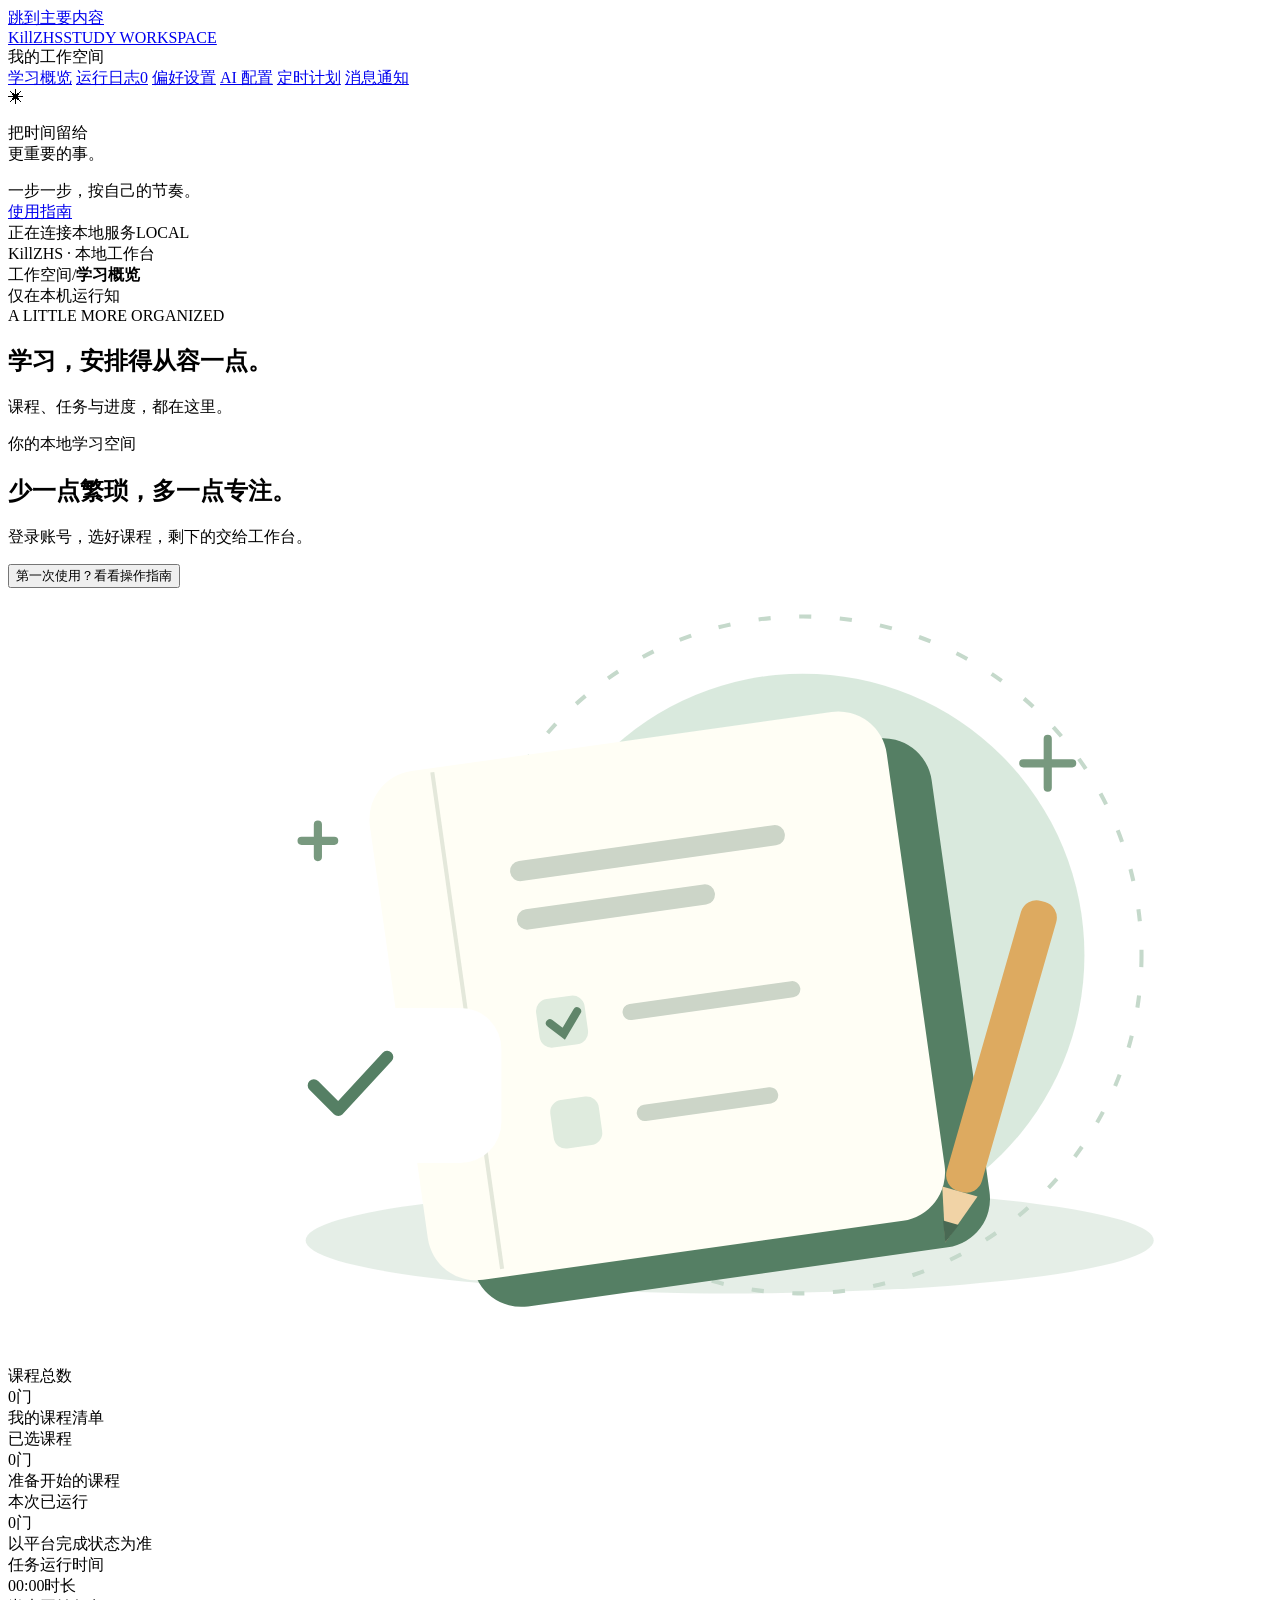
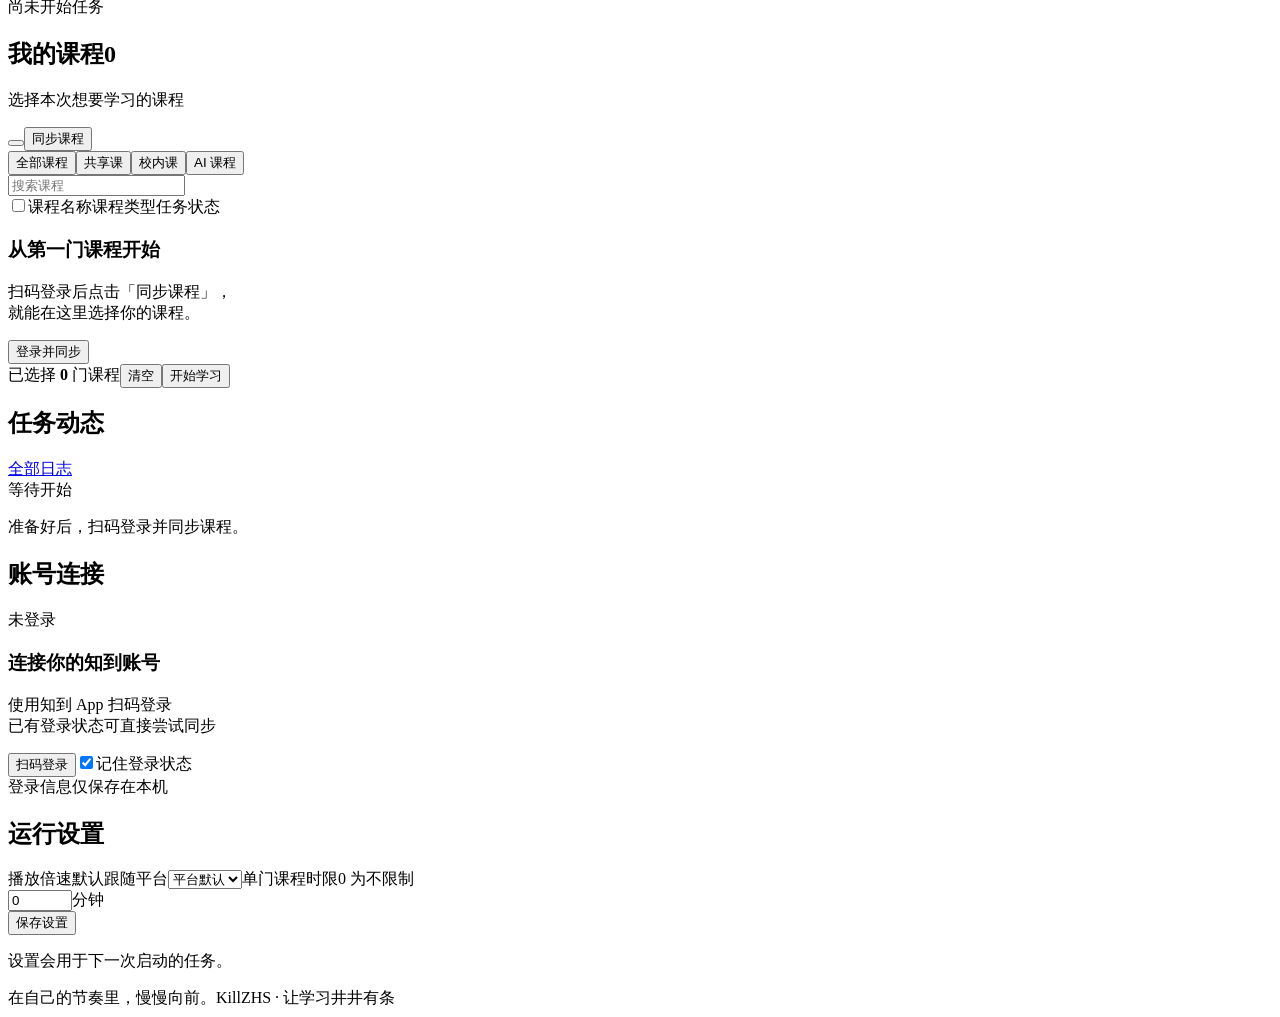
==== commit 46f2c00c: "feat: add task log archives, notifications and schedule catch-up" ====
--- a/web/index.html
+++ b/web/index.html
@@ -22,12 +22,13 @@
       <a href="#settings" class="nav-link" data-view="settings"><span data-icon="sliders"></span>偏好设置</a>
       <a href="#ai" class="nav-link" data-view="ai"><span data-icon="layers"></span>AI 配置</a>
       <a href="#plan" class="nav-link" data-view="plan"><span data-icon="calendar"></span>定时计划</a>
+      <a href="#notifications" class="nav-link" data-view="notifications"><span data-icon="bell"></span>消息通知</a>
     </nav>
     <div class="sidebar-note"><span class="tiny-spark">✳</span><p>把时间留给<br>更重要的事。</p><span>一步一步，按自己的节奏。</span></div>
     <div class="sidebar-bottom">
       <a href="#guide" class="nav-link" data-view="guide"><span data-icon="help"></span>使用指南<span data-icon="arrow-up-right" class="external-icon"></span></a>
       <div class="local-status"><span class="status-dot" id="connection-dot"></span><span id="connection-label">正在连接本地服务</span><span class="local-tag">LOCAL</span></div>
-      <div class="sidebar-version">KillZHS <span>·</span> 本地工作台 v0.1</div>
+      <div class="sidebar-version" id="app-version">KillZHS · 本地工作台</div>
     </div>
   </aside>
 
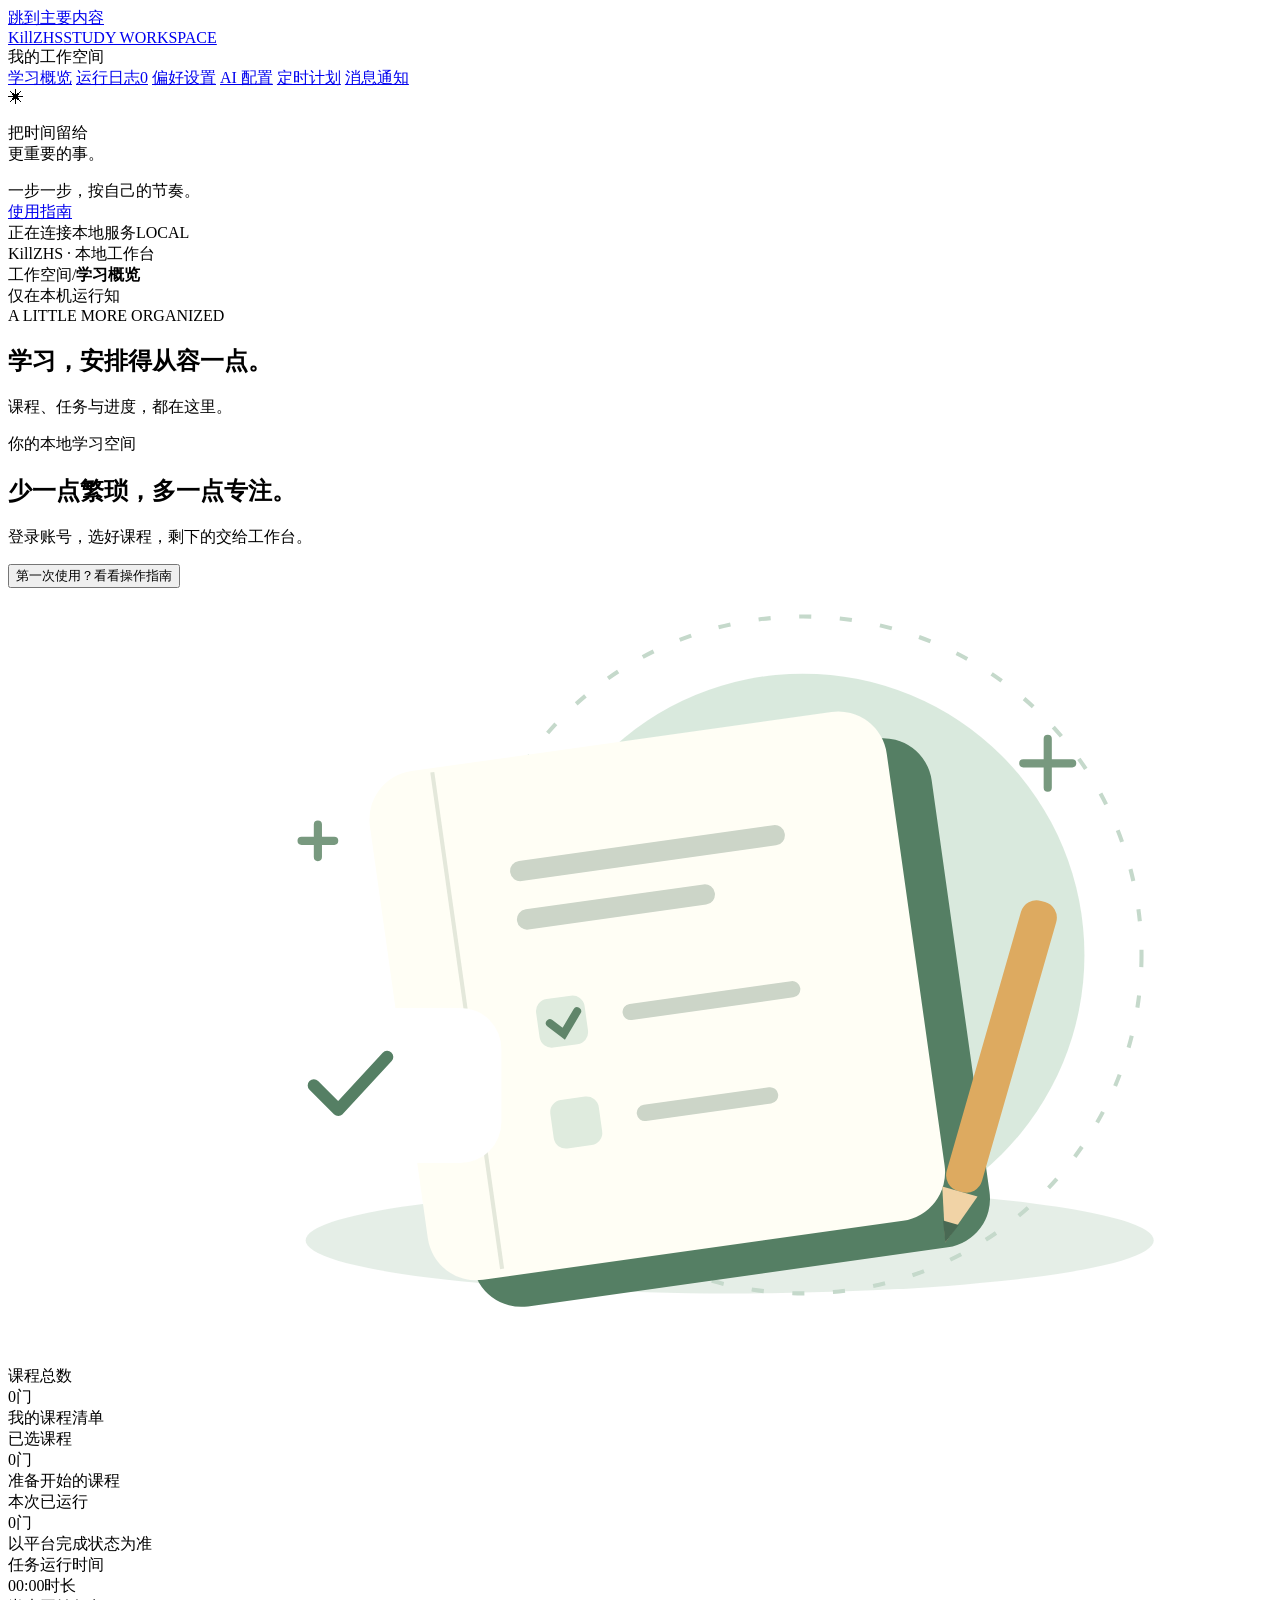
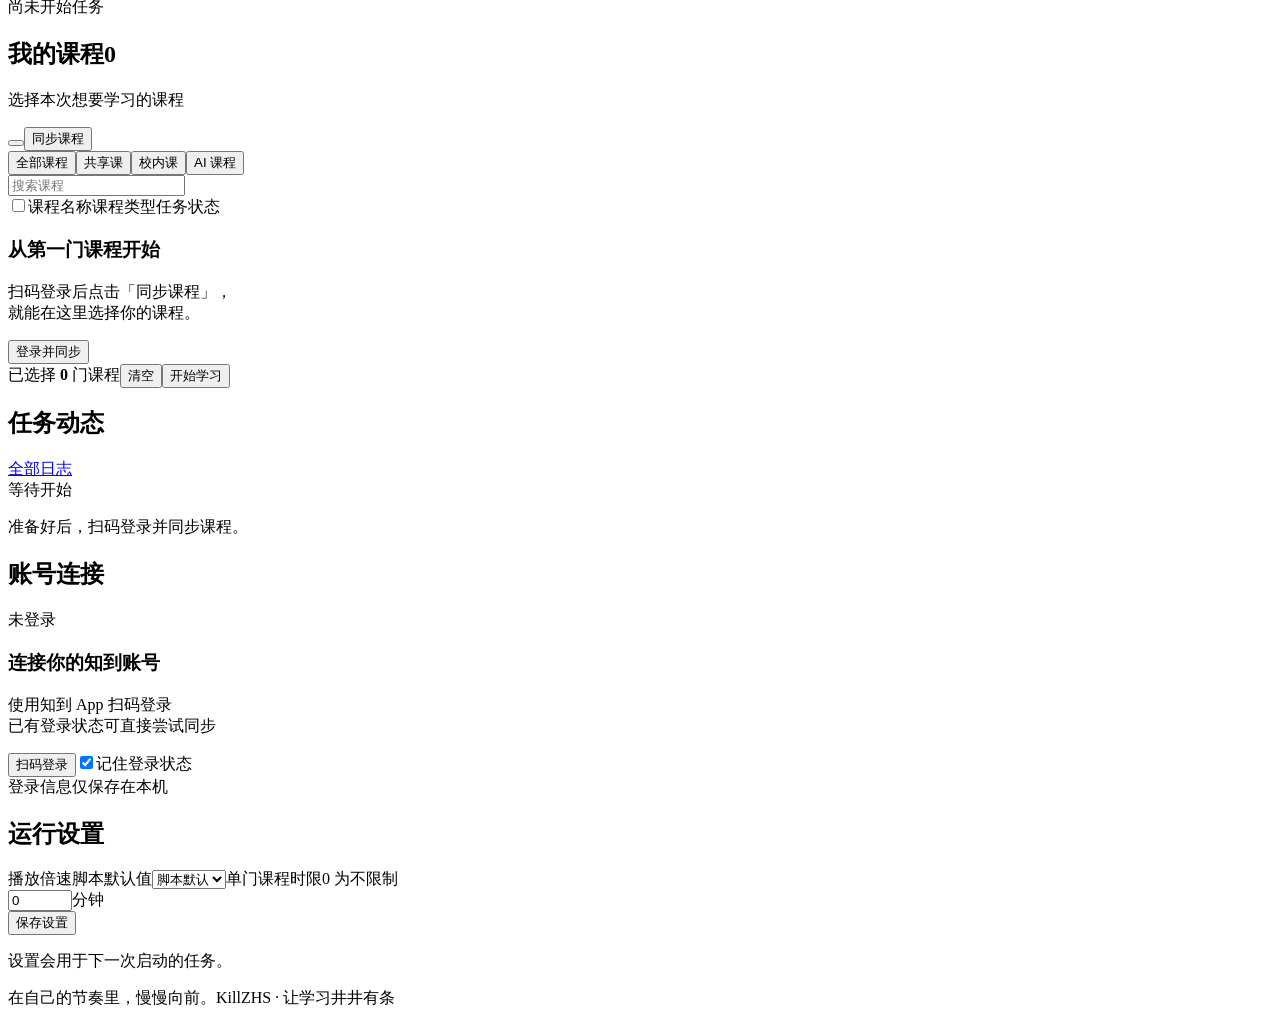
==== commit 0daaffc9: "fix: add direct course verification and restart flow" ====
--- a/web/index.html
+++ b/web/index.html
@@ -37,6 +37,11 @@
     <main id="main" tabindex="-1">
       <div class="offline-banner" id="offline-banner" role="status" hidden>暂时连接不上本地服务。请确认启动窗口仍然打开，页面会自动重连。</div>
       <div class="dependency-banner" id="dependency-banner" role="status" hidden></div>
+      <section class="verification-panel" id="verification-panel" role="alert" aria-labelledby="verification-title" hidden>
+        <div><h2 id="verification-title">需要完成平台验证</h2><p id="verification-course"></p><p>点击下方入口，在官方页面完成验证。若要求登录，请使用同一个知到账号；验证后先暂停官方播放器，再返回这里。</p></div>
+        <div class="verification-actions"><a class="button primary" id="open-verification" target="_blank" rel="noopener noreferrer">打开当前课程验证<span data-icon="arrow-up-right"></span></a><button class="button secondary" id="restart-after-verification" type="button">验证后重新开始</button></div>
+        <p class="verification-note" id="verification-note">重新开始会按当前设置计时；已完成的视频由脚本自动跳过。工作台尚不能自动确认官方验证是否完成。</p>
+      </section>
 
       <section id="view-overview" class="view">
         <div class="page-heading"><div><div class="eyebrow">A LITTLE MORE ORGANIZED</div><h1>学习，安排得从容一点<span class="heading-dot">。</span></h1><p>课程、任务与进度，都在这里。</p></div><div class="date-label"><span data-icon="calendar"></span><span id="today"></span></div></div>
@@ -64,7 +69,7 @@
           <aside class="workspace-aside" aria-label="登录与运行设置">
             <section class="panel account-panel"><div class="panel-heading compact"><h2>账号连接</h2><span class="badge" id="auth-badge">未登录</span></div><div id="login-visual" class="login-visual"><span class="login-icon" data-icon="qr"></span><div class="login-orbit"></div></div><img id="qr-image" class="qr-image" alt="知到 App 登录二维码" hidden><h3 id="login-title">连接你的知到账号</h3><p id="login-description">使用知到 App 扫码登录<br>已有登录状态可直接尝试同步</p><button class="button primary full" id="login"><span data-icon="qr"></span><span id="login-button-label">扫码登录</span></button><label class="remember-row"><input type="checkbox" data-setting="remember" checked><span>记住登录状态</span></label><div class="account-footnote"><span data-icon="lock"></span>登录信息仅保存在本机</div></section>
 
-            <section class="panel quick-settings"><div class="panel-heading compact"><h2>运行设置</h2><a href="#settings" class="subtle-link" aria-label="查看全部设置"><span data-icon="sliders"></span></a></div><form id="quick-settings-form"><label class="field-label" for="quick-speed">播放倍速<span class="field-hint">默认跟随平台</span></label><select id="quick-speed" data-setting="speed"><option value="">平台默认</option><option value="1">1.0 ×</option><option value="1.5">1.5 ×</option><option value="2">2.0 ×</option><option value="3">3.0 ×</option><option value="4">4.0 ×</option></select><label class="field-label spaced" for="quick-limit">单门课程时限<span class="field-hint">0 为不限制</span></label><div class="input-suffix"><input id="quick-limit" type="number" min="0" max="1440" step="1" value="0" data-setting="limit"><span>分钟</span></div><button class="button secondary full" type="submit"><span data-icon="check"></span>保存设置</button></form><p class="settings-footnote">设置会用于下一次启动的任务。</p></section>
+            <section class="panel quick-settings"><div class="panel-heading compact"><h2>运行设置</h2><a href="#settings" class="subtle-link" aria-label="查看全部设置"><span data-icon="sliders"></span></a></div><form id="quick-settings-form"><label class="field-label" for="quick-speed">播放倍速<span class="field-hint">脚本默认值</span></label><select id="quick-speed" data-setting="speed"><option value="">脚本默认</option><option value="1">1.0 ×</option><option value="1.5">1.5 ×</option><option value="2">2.0 ×</option><option value="3">3.0 ×</option><option value="4">4.0 ×</option></select><label class="field-label spaced" for="quick-limit">单门课程时限<span class="field-hint">0 为不限制</span></label><div class="input-suffix"><input id="quick-limit" type="number" min="0" max="1440" step="1" value="0" data-setting="limit"><span>分钟</span></div><button class="button secondary full" type="submit"><span data-icon="check"></span>保存设置</button></form><p class="settings-footnote">设置会用于下一次启动的任务。</p></section>
           </aside>
         </div>
         <footer class="page-footer"><span><span class="status-dot"></span>在自己的节奏里，慢慢向前。</span><span>KillZHS · 让学习井井有条</span></footer>
@@ -72,10 +77,10 @@
 
       <section id="view-logs" class="view" hidden><div class="page-heading"><div><div class="eyebrow">EVERY STEP, IN SIGHT</div><h1>运行日志<span class="heading-dot">。</span></h1><p>查看当前工作台会话的任务记录。</p></div><button class="button secondary" id="export-logs"><span data-icon="download"></span>导出日志</button></div><section class="panel log-panel"><div class="panel-heading"><h2>会话记录</h2><div class="heading-actions"><label class="sr-only" for="log-filter">日志级别</label><select id="log-filter"><option value="all">全部级别</option><option value="warning">提醒与错误</option><option value="error">仅错误</option></select><button class="button secondary small" id="clear-logs">清空显示</button></div></div><div class="full-logs" id="full-logs" aria-label="运行日志"></div><p class="panel-footnote">最多保留最近 600 条记录；导出前会隐藏已知登录凭据。关闭服务后，本页详细日志会清空。</p></section><section class="panel history-panel"><div class="panel-heading"><h2>任务历史</h2><span class="field-hint">本机保留最近 100 次</span></div><div id="task-history"></div></section></section>
 
-      <section id="view-settings" class="view" hidden><div class="page-heading"><div><div class="eyebrow">MAKE YOURSELF AT HOME</div><h1>按你的习惯来<span class="heading-dot">。</span></h1><p>设置保存在本机，下一次任务启动时生效。</p></div></div><section class="panel settings-panel"><div class="panel-heading"><div><h2>学习偏好</h2><p>原项目的 config.json 保持原样。</p></div><span class="stat-icon sage" data-icon="sliders"></span></div><form id="settings-form"><div class="setting-row"><div><label for="setting-speed">播放倍速</label><p>留空跟随平台，支持 0.1–16 倍。</p></div><div class="input-suffix"><input id="setting-speed" data-setting="speed" type="number" min="0.1" max="16" step="0.1" placeholder="平台默认"><span>×</span></div></div><div class="setting-row"><div><label for="setting-limit">单门课程时限</label><p>达到时限后结束该门课程的本次运行；0 为不限制。</p></div><div class="input-suffix"><input id="setting-limit" data-setting="limit" type="number" min="0" max="1440" step="1" value="0"><span>分钟</span></div></div><div class="setting-row"><div><label for="setting-budget">本次总时长</label><p>整批任务共同使用，按实际经过时间计时；0 为不限时。</p></div><div class="input-suffix"><input id="setting-budget" data-setting="budget_minutes" type="number" min="0" max="240" step="1" value="0"><span>分钟</span></div></div><div class="setting-row"><div><label for="setting-threshold">完成阈值</label><p>原脚本按此比例判断视频是否可跳过，默认 0.91。</p></div><input id="setting-threshold" data-setting="threshold" type="number" min="0.1" max="2" step="0.01" value="0.91"></div><div class="setting-row"><div><label for="setting-remember">记住登录状态</label><p>供下次启动复用；关闭后登录仅保留到服务退出。</p></div><input id="setting-remember" data-setting="remember" type="checkbox" checked></div><div class="settings-actions"><button type="button" class="button secondary" id="reset-settings">恢复默认</button><button class="button primary" type="submit"><span data-icon="check"></span>保存偏好</button></div></form></section><section class="panel settings-panel app-controls"><div><h2>KillZHS 后台服务</h2><p>关闭浏览器后计划仍可执行。退出程序会停止任务和计划等待。</p></div><div class="heading-actions"><button class="button secondary" id="diagnose">检查运行环境</button><button class="button danger" id="quit-app">退出并停止任务</button></div></section></section>
+      <section id="view-settings" class="view" hidden><div class="page-heading"><div><div class="eyebrow">MAKE YOURSELF AT HOME</div><h1>按你的习惯来<span class="heading-dot">。</span></h1><p>设置保存在本机，下一次任务启动时生效。</p></div></div><section class="panel settings-panel"><div class="panel-heading"><div><h2>学习偏好</h2><p>原项目的 config.json 保持原样。</p></div><span class="stat-icon sage" data-icon="sliders"></span></div><form id="settings-form"><div class="setting-row"><div><label for="setting-speed">播放倍速</label><p>留空使用脚本默认：共享课及 AI 视频 1.5，校内课 1.25。可填写 0.1–16 倍，不保证平台接受。</p></div><div class="input-suffix"><input id="setting-speed" data-setting="speed" type="number" min="0.1" max="16" step="0.1" placeholder="脚本默认"><span>×</span></div></div><div class="setting-row"><div><label for="setting-limit">单门课程时限</label><p>达到时限后结束该门课程的本次运行；0 为不限制。</p></div><div class="input-suffix"><input id="setting-limit" data-setting="limit" type="number" min="0" max="1440" step="1" value="0"><span>分钟</span></div></div><div class="setting-row"><div><label for="setting-budget">本次总时长</label><p>整批任务共同使用，按实际经过时间计时；0 为不限时。</p></div><div class="input-suffix"><input id="setting-budget" data-setting="budget_minutes" type="number" min="0" max="240" step="1" value="0"><span>分钟</span></div></div><div class="setting-row"><div><label for="setting-threshold">完成阈值</label><p>原脚本按此比例判断视频是否可跳过，默认 0.91。</p></div><input id="setting-threshold" data-setting="threshold" type="number" min="0.1" max="2" step="0.01" value="0.91"></div><div class="setting-row"><div><label for="setting-remember">记住登录状态</label><p>供下次启动复用；关闭后登录仅保留到服务退出。</p></div><input id="setting-remember" data-setting="remember" type="checkbox" checked></div><div class="settings-actions"><button type="button" class="button secondary" id="reset-settings">恢复默认</button><button class="button primary" type="submit"><span data-icon="check"></span>保存偏好</button></div></form></section><section class="panel settings-panel app-controls"><div><h2>KillZHS 后台服务</h2><p>关闭浏览器后计划仍可执行。退出程序会停止任务和计划等待。</p></div><div class="heading-actions"><button class="button secondary" id="diagnose">检查运行环境</button><button class="button danger" id="quit-app">退出并停止任务</button></div></section></section>
 
       <!-- KILLZHS_FEATURE_PAGES -->
-      <section id="view-guide" class="view" hidden><div class="page-heading"><div><div class="eyebrow">LET’S GET STARTED</div><h1>三步，开始使用<span class="heading-dot">。</span></h1><p>启动窗口保持打开，浏览器就是你的控制台。</p></div></div><div class="guide-grid"><article class="panel guide-card"><span class="step-number">01</span><span class="guide-icon" data-icon="qr"></span><h2>连接账号</h2><p>在学习概览点击「扫码登录」，用知到 App 扫码并确认。若已保存登录状态，也可以先点击「同步课程」。</p></article><article class="panel guide-card"><span class="step-number">02</span><span class="guide-icon" data-icon="layers"></span><h2>挑选课程</h2><p>登录后会同步共享课和校内课。勾选课程，或者用列表右上角的加号，粘贴课程地址手动添加。</p></article><article class="panel guide-card"><span class="step-number">03</span><span class="guide-icon" data-icon="play"></span><h2>开始任务</h2><p>保存倍速和时限后点击「开始学习」。任务动态显示当前视频进度；遇到问题可查看日志，随时停止任务。</p></article></div><section class="panel guide-details"><h2>你可能还想知道</h2><details open><summary>“已运行”和平台课程完成有什么区别？</summary><p>已运行表示脚本已结束这门课程的本次任务。课程可能仍有未完成视频、时限或验证要求，实际完成情况请到平台查看。工作台不会把本地运行进度当成平台完成率。</p></details><details><summary>登录二维码过期、遇到验证码怎么办？</summary><p>原脚本会在二维码过期后申请新的二维码，页面会自动更新。若登录长时间无响应，可先停止，再重新扫码。遇到平台验证，请先在官方页面完成，再回到这里同步。</p></details><details><summary>设置、账号和课程保存在哪里？</summary><p>免安装版的设置、计划和课程清单保存在 Windows 用户目录的 KillZHS 文件夹；源码版使用 .local/webui。勾选记住登录状态时，登录凭据也保存在该目录；关闭服务会清理临时会话。原项目的配置、Cookie 和课程清单不被覆盖。</p></details><details><summary>支持 AI 课程和答题模型设置吗？</summary><p>本界面支持共享课、校内课和 AI 课程。AI 课程可同步或手动添加，需要课程 ID 与班级 ID。在「AI 配置」页设置平台 AI 或自定义服务；默认跳过测验，关闭跳过并开启 AI 后才处理测验。</p></details><details><summary>关闭网页后，任务会停止吗？</summary><p>关闭浏览器标签页不会停止任务，重新打开同一个本地地址即可查看。点击「停止任务」，或在启动窗口按 Ctrl+C，会停止当前运行并关闭相关进程。</p></details></section></section>
+      <section id="view-guide" class="view" hidden><div class="page-heading"><div><div class="eyebrow">LET’S GET STARTED</div><h1>三步，开始使用<span class="heading-dot">。</span></h1><p>启动窗口保持打开，浏览器就是你的控制台。</p></div></div><div class="guide-grid"><article class="panel guide-card"><span class="step-number">01</span><span class="guide-icon" data-icon="qr"></span><h2>连接账号</h2><p>在学习概览点击「扫码登录」，用知到 App 扫码并确认。若已保存登录状态，也可以先点击「同步课程」。</p></article><article class="panel guide-card"><span class="step-number">02</span><span class="guide-icon" data-icon="layers"></span><h2>挑选课程</h2><p>登录后会同步共享课和校内课。勾选课程，或者用列表右上角的加号，粘贴课程地址手动添加。</p></article><article class="panel guide-card"><span class="step-number">03</span><span class="guide-icon" data-icon="play"></span><h2>开始任务</h2><p>保存倍速和时限后点击「开始学习」。任务动态显示当前视频进度；遇到问题可查看日志，随时停止任务。</p></article></div><section class="panel guide-details"><h2>你可能还想知道</h2><details open><summary>“已运行”和平台课程完成有什么区别？</summary><p>已运行表示脚本已结束这门课程的本次任务。课程可能仍有未完成视频、时限或验证要求，实际完成情况请到平台查看。工作台不会把本地运行进度当成平台完成率。</p></details><details><summary>登录二维码过期、遇到验证码怎么办？</summary><p>原脚本会在二维码过期后申请新的二维码，页面会自动更新。若登录长时间无响应，可先停止，再重新扫码。遇到平台验证，点击页面顶部的「打开当前课程验证」。在官网完成后暂停官方播放器，返回点击「验证后重新开始」；重新开始按当前设置计时。</p></details><details><summary>设置、账号和课程保存在哪里？</summary><p>免安装版的设置、计划和课程清单保存在 Windows 用户目录的 KillZHS 文件夹；源码版使用 .local/webui。勾选记住登录状态时，登录凭据也保存在该目录；关闭服务会清理临时会话。原项目的配置、Cookie 和课程清单不被覆盖。</p></details><details><summary>支持 AI 课程和答题模型设置吗？</summary><p>本界面支持共享课、校内课和 AI 课程。AI 课程可同步或手动添加，需要课程 ID 与班级 ID。在「AI 配置」页设置平台 AI 或自定义服务；默认跳过测验，关闭跳过并开启 AI 后才处理测验。</p></details><details><summary>关闭网页后，任务会停止吗？</summary><p>关闭浏览器标签页不会停止任务，重新打开同一个本地地址即可查看。点击「停止任务」，或在启动窗口按 Ctrl+C，会停止当前运行并关闭相关进程。</p></details></section></section>
     </main>
   </div>
 
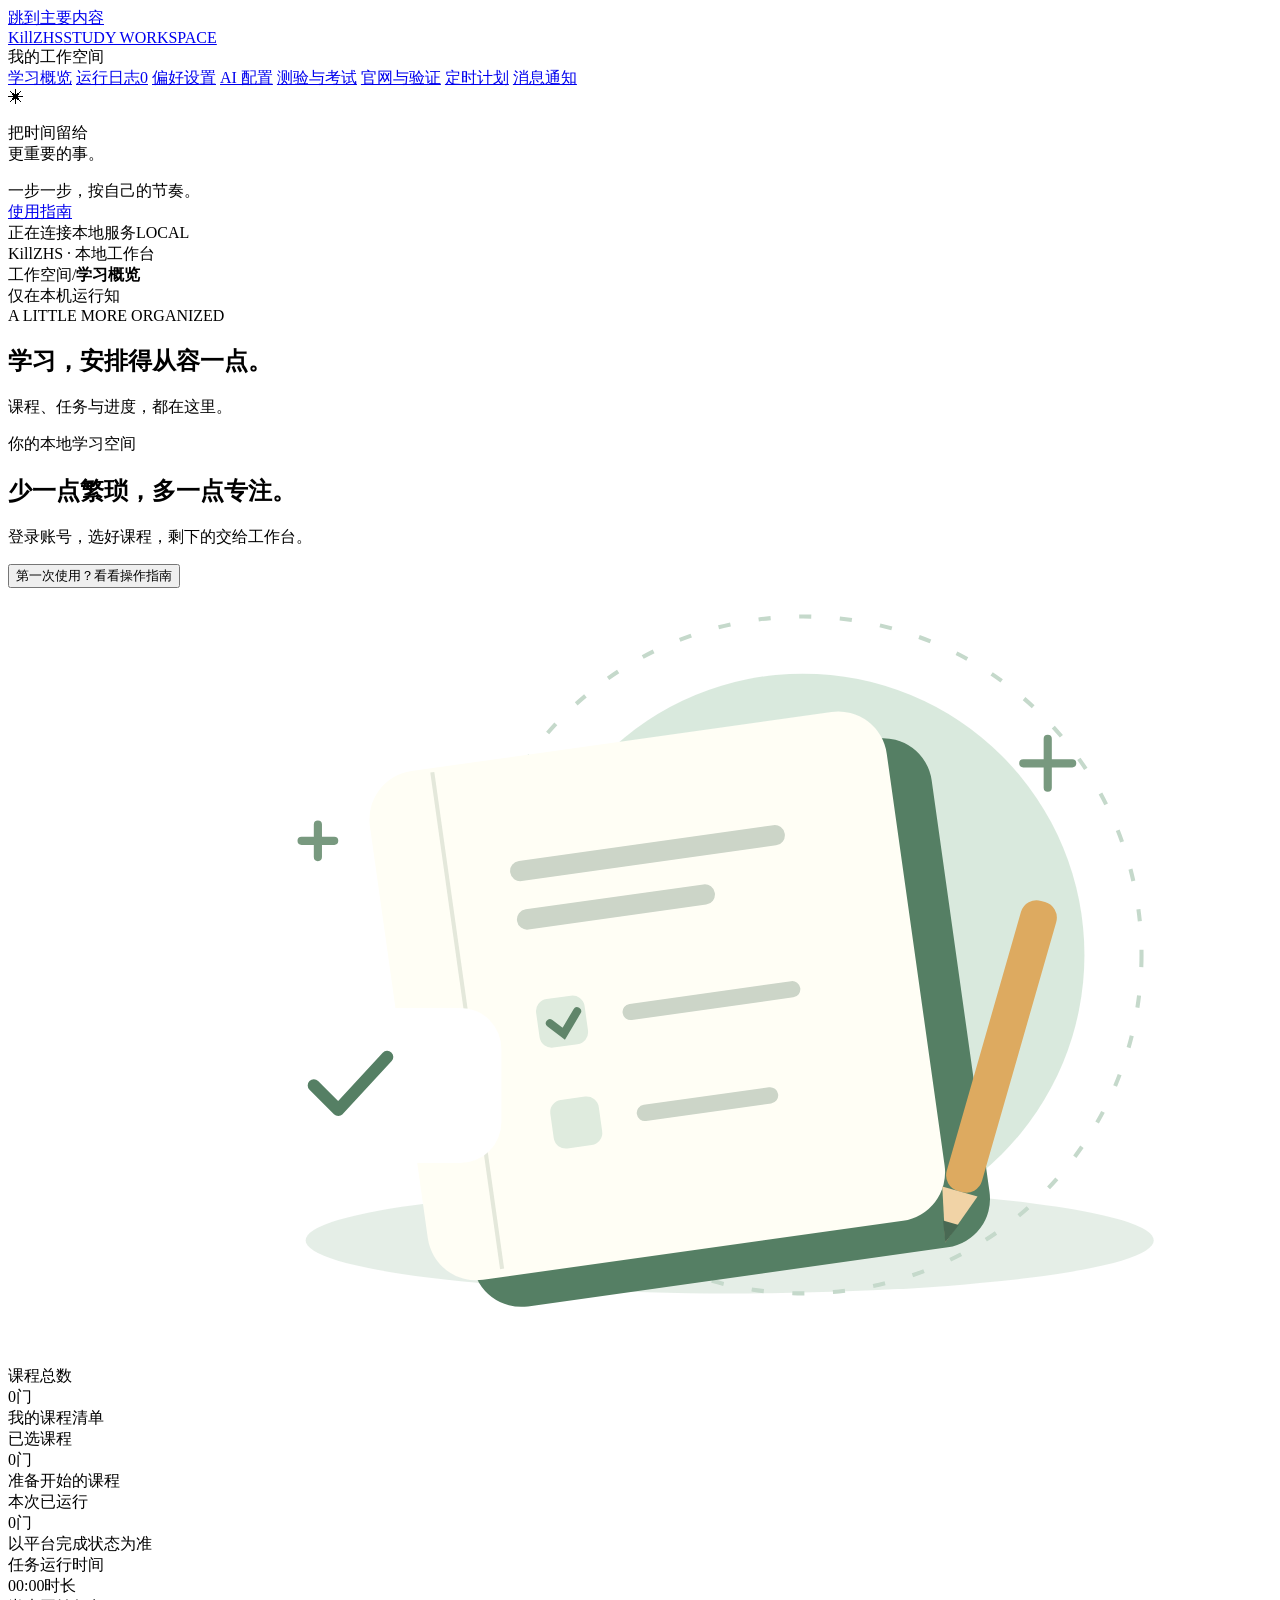
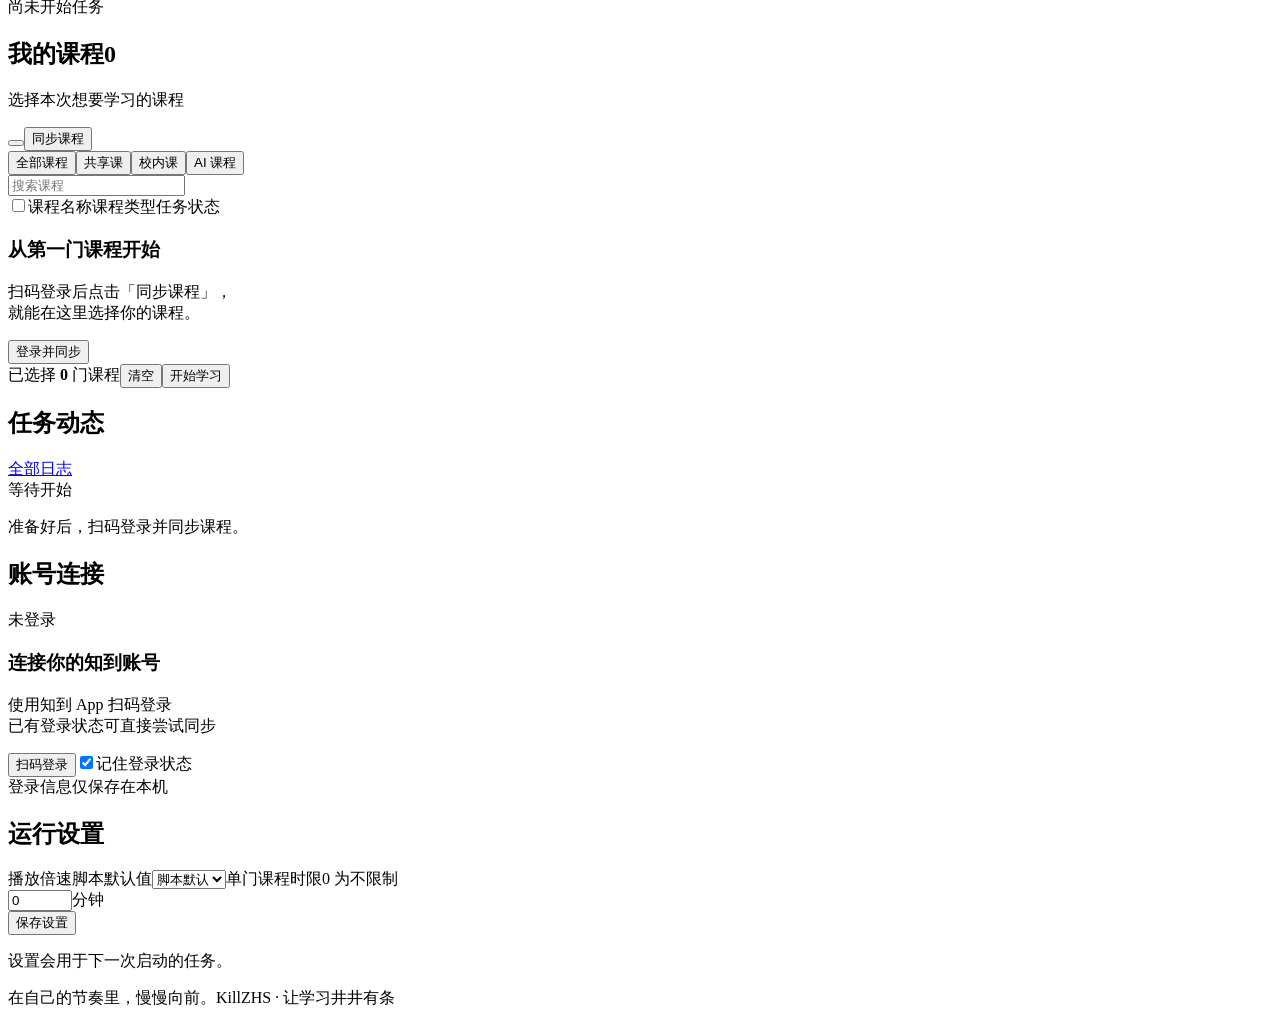
==== commit dd6c9ce3: "Add shared-course assessments and embedded official workspace" ====
--- a/web/index.html
+++ b/web/index.html
@@ -10,6 +10,7 @@
   <link rel="stylesheet" href="/styles.css">
   <script src="/app.js" defer></script>
   <script src="/features.js" defer></script>
+  <script src="/assessments.js" defer></script>
 </head>
 <body>
   <a class="skip" href="#main">跳到主要内容</a>
@@ -21,6 +22,8 @@
       <a href="#logs" class="nav-link" data-view="logs"><span data-icon="terminal"></span>运行日志<span class="nav-count" id="log-count">0</span></a>
       <a href="#settings" class="nav-link" data-view="settings"><span data-icon="sliders"></span>偏好设置</a>
       <a href="#ai" class="nav-link" data-view="ai"><span data-icon="layers"></span>AI 配置</a>
+      <a href="#assessments" class="nav-link" data-view="assessments"><span data-icon="book"></span>测验与考试</a>
+      <a href="#official" class="nav-link" data-view="official"><span data-icon="shield"></span>官网与验证</a>
       <a href="#plan" class="nav-link" data-view="plan"><span data-icon="calendar"></span>定时计划</a>
       <a href="#notifications" class="nav-link" data-view="notifications"><span data-icon="bell"></span>消息通知</a>
     </nav>
@@ -39,7 +42,7 @@
       <div class="dependency-banner" id="dependency-banner" role="status" hidden></div>
       <section class="verification-panel" id="verification-panel" role="alert" aria-labelledby="verification-title" hidden>
         <div><h2 id="verification-title">需要完成平台验证</h2><p id="verification-course"></p><p>点击下方入口，在官方页面完成验证。若要求登录，请使用同一个知到账号；验证后先暂停官方播放器，再返回这里。</p></div>
-        <div class="verification-actions"><a class="button primary" id="open-verification" target="_blank" rel="noopener noreferrer">打开当前课程验证<span data-icon="arrow-up-right"></span></a><button class="button secondary" id="restart-after-verification" type="button">验证后重新开始</button></div>
+        <div class="verification-actions"><button class="button primary" id="embed-verification" type="button">在工作台打开验证</button><a class="button secondary" id="open-verification" target="_blank" rel="noopener noreferrer">打开当前课程验证<span data-icon="arrow-up-right"></span></a><button class="button secondary" id="restart-after-verification" type="button">验证后重新开始</button><button class="button secondary" id="confirm-verification" type="button" hidden>我已完成网页验证</button></div>
         <p class="verification-note" id="verification-note">重新开始会按当前设置计时；已完成的视频由脚本自动跳过。工作台尚不能自动确认官方验证是否完成。</p>
       </section>
 
